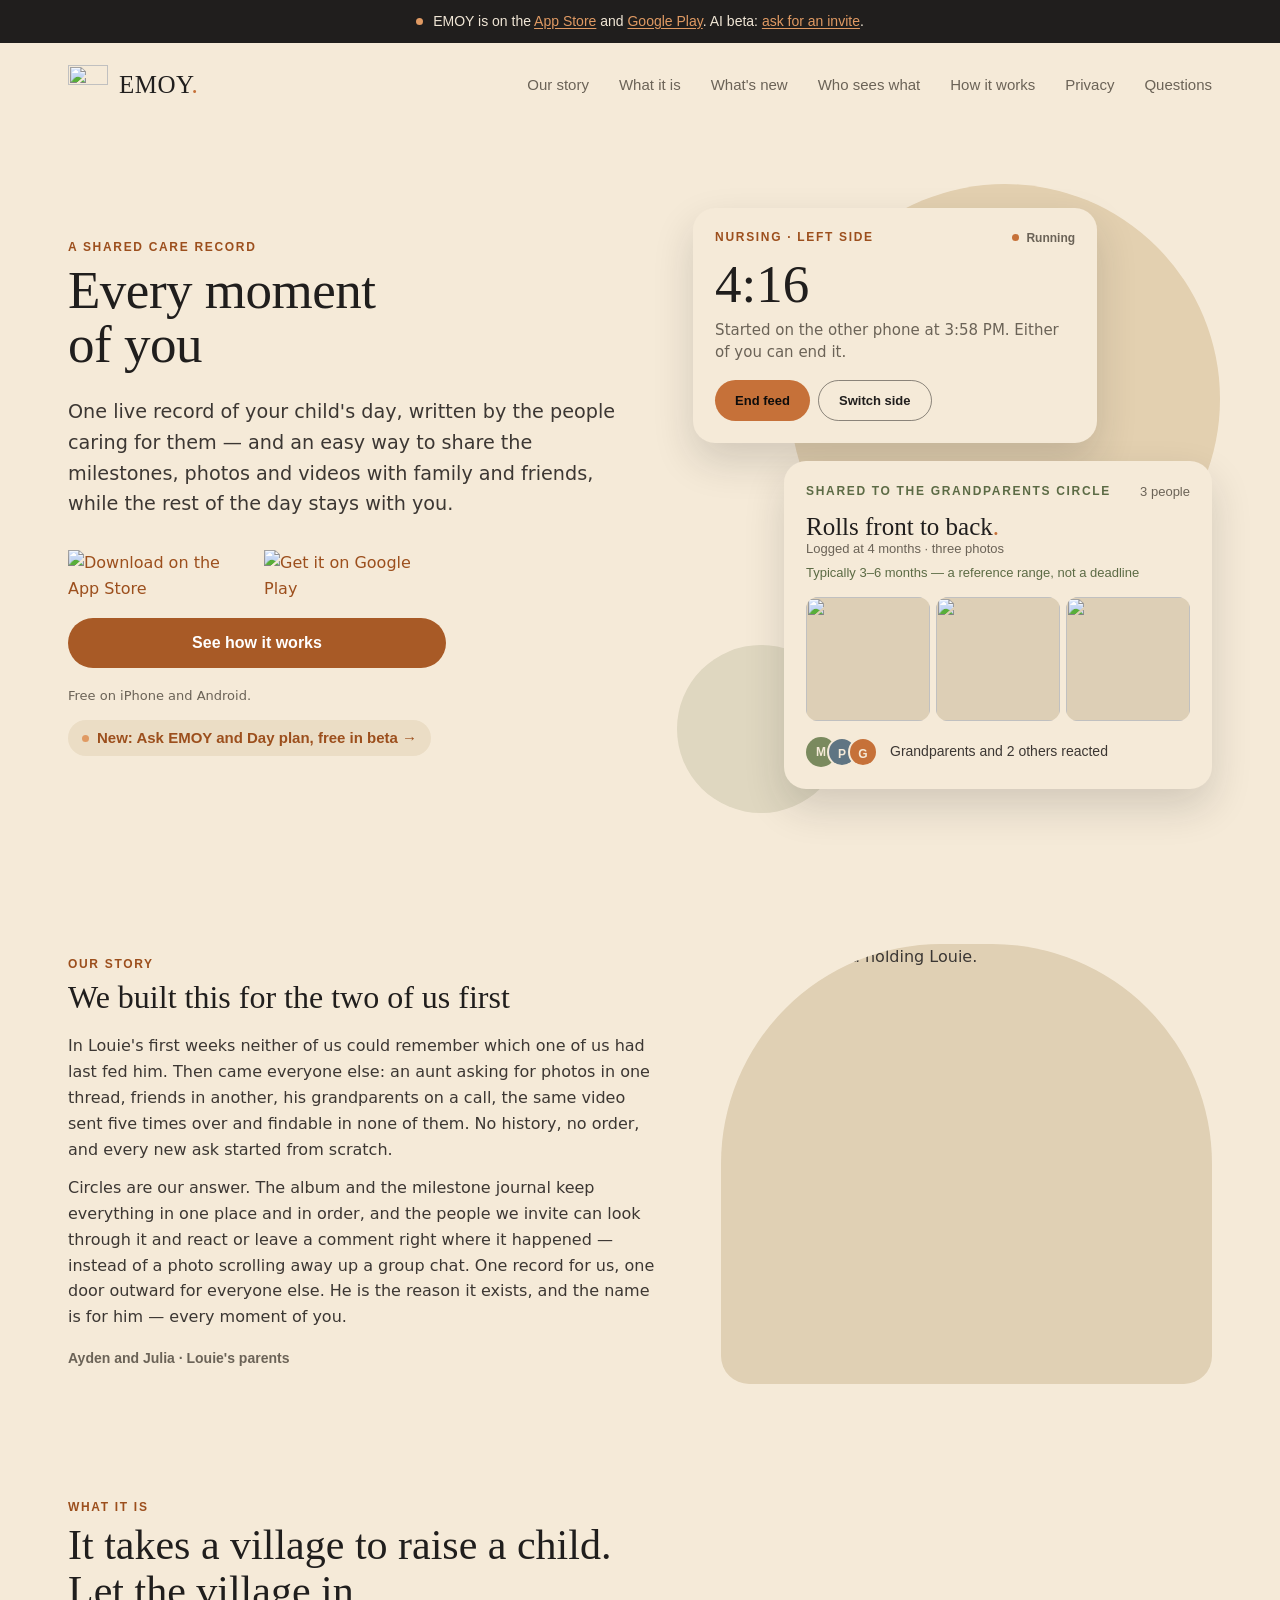
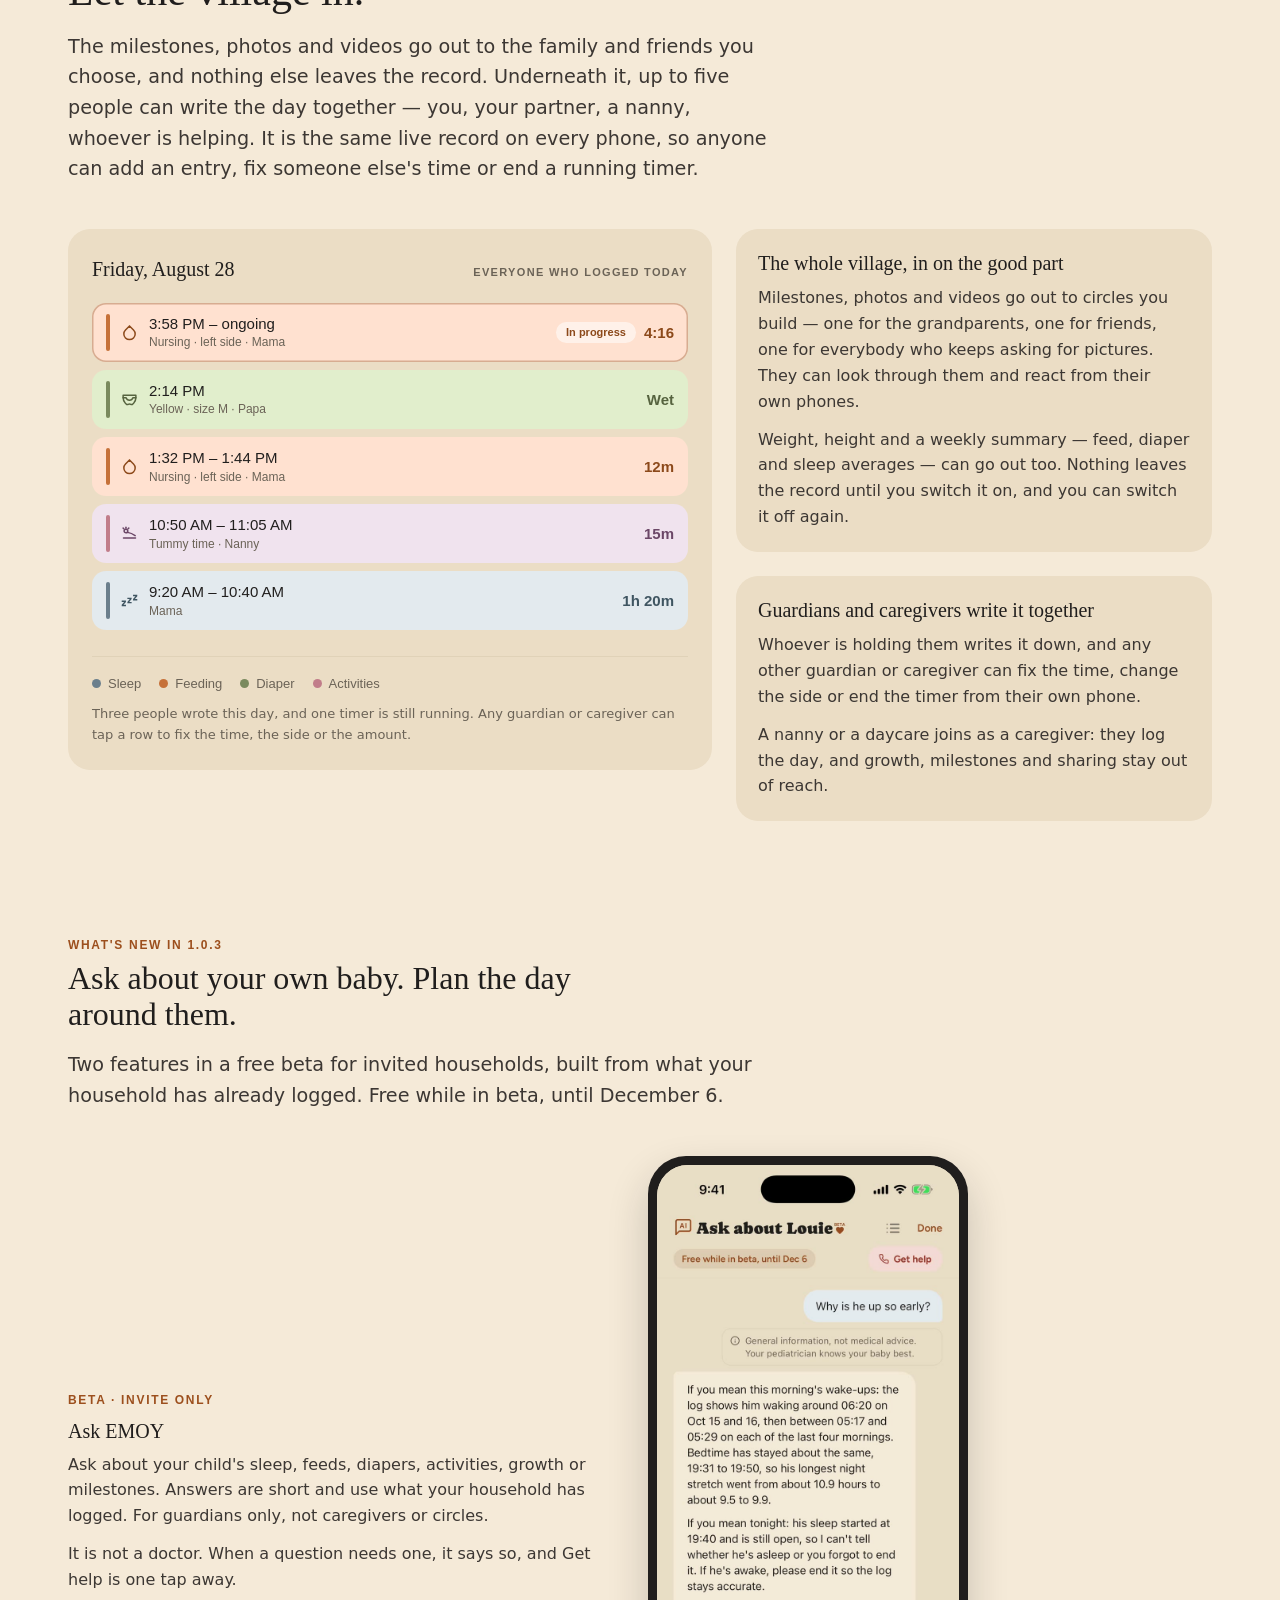
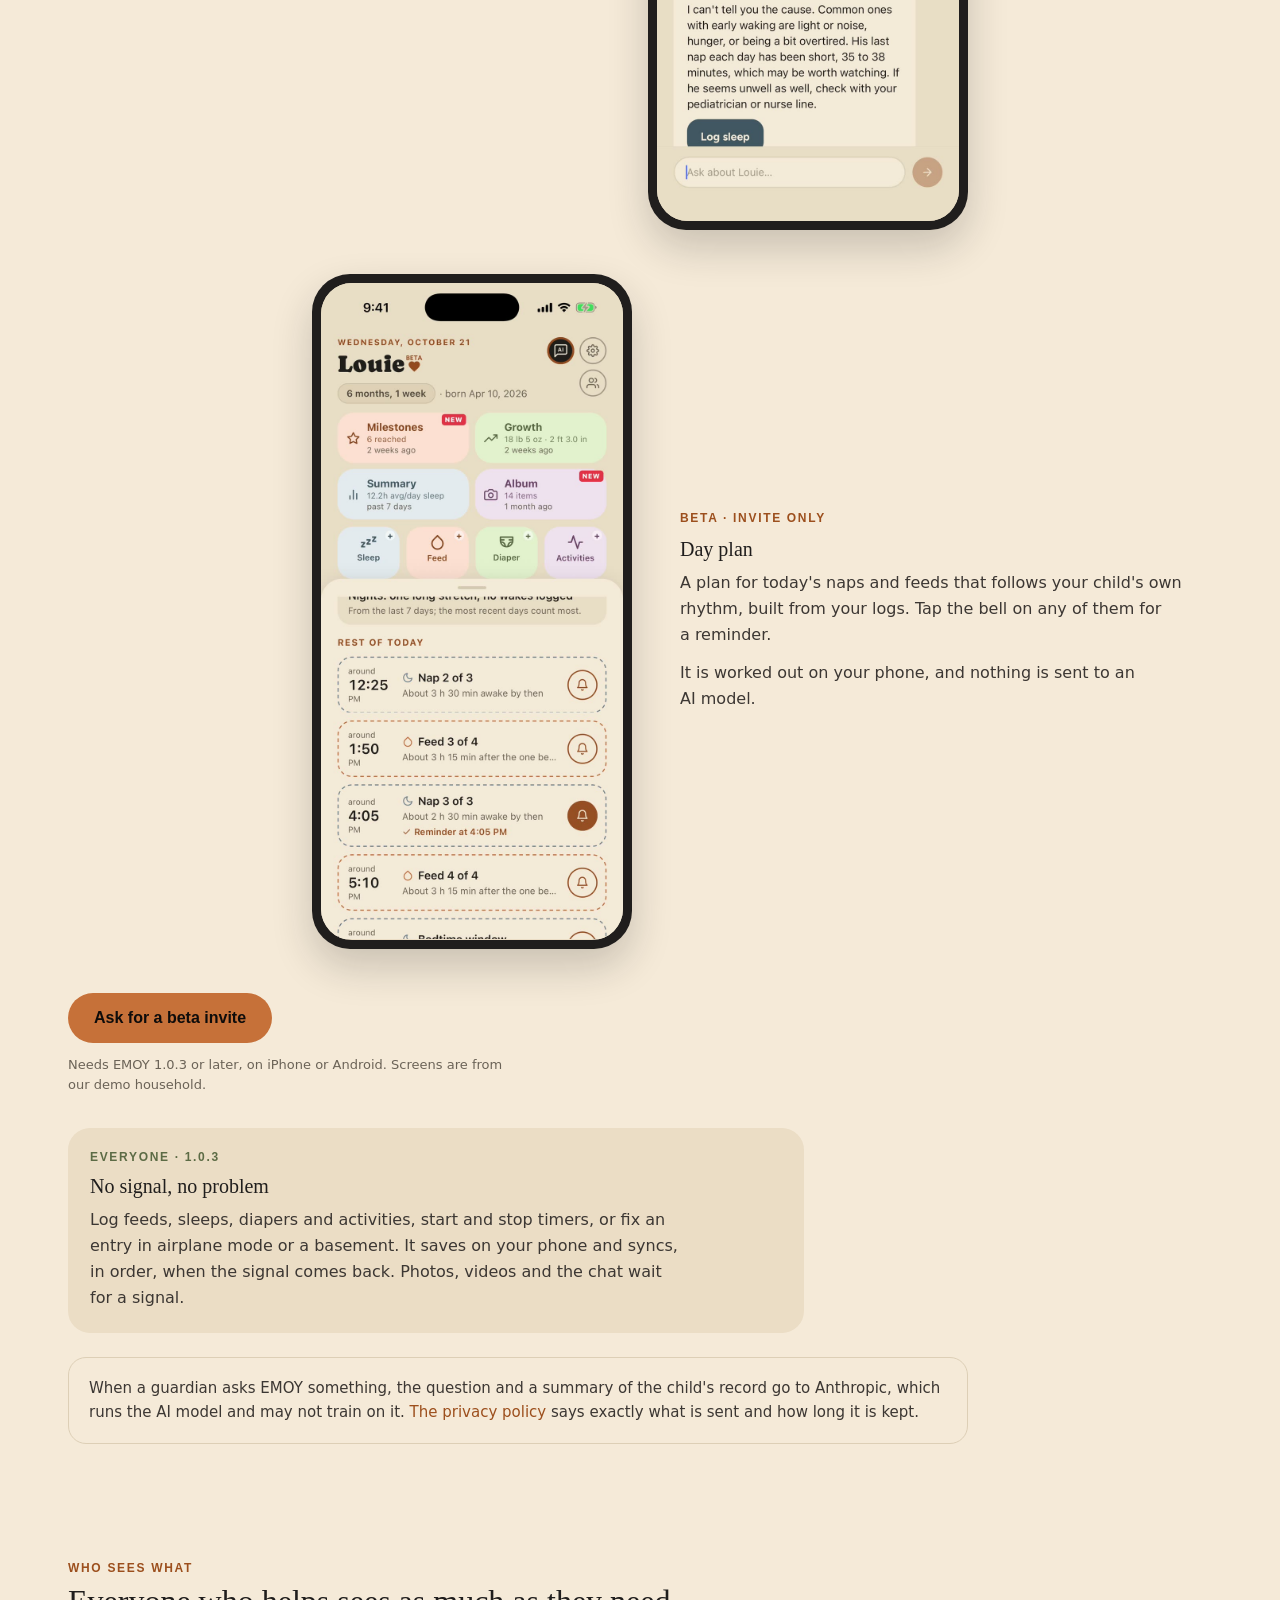
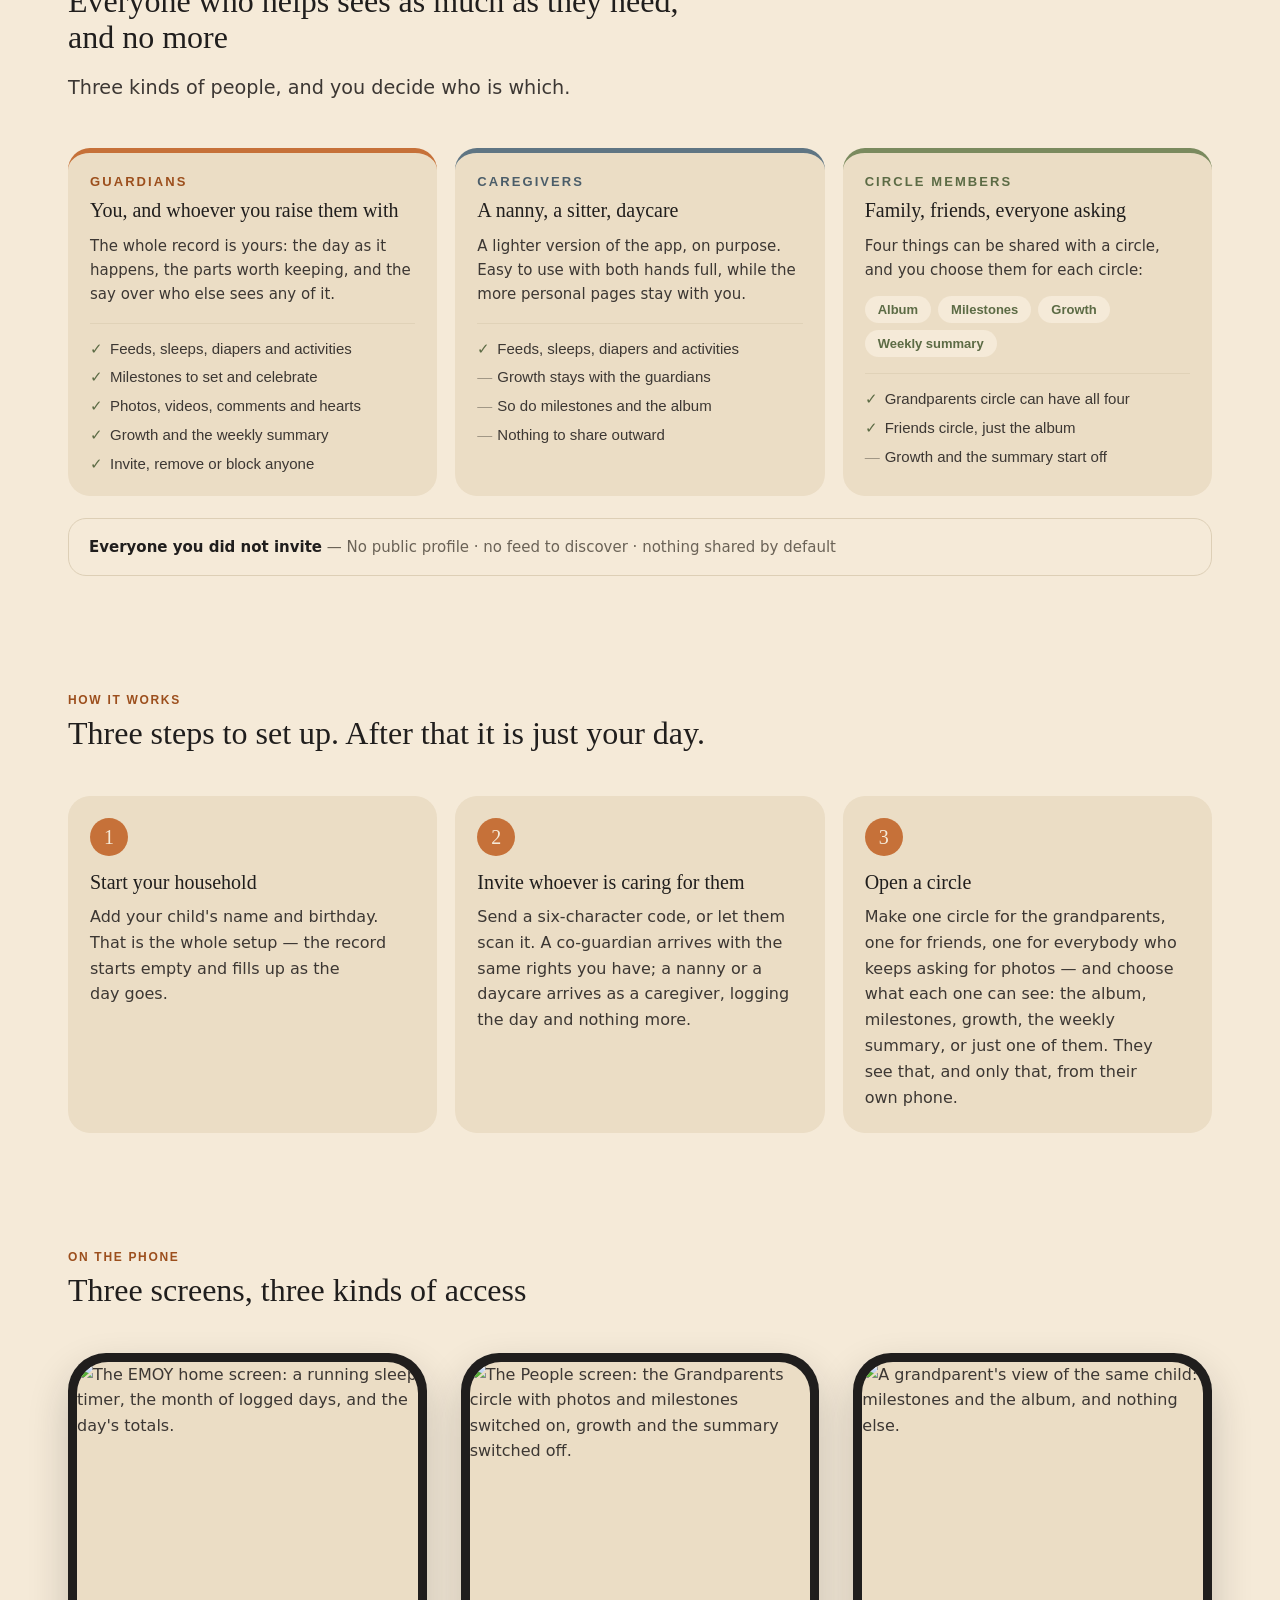
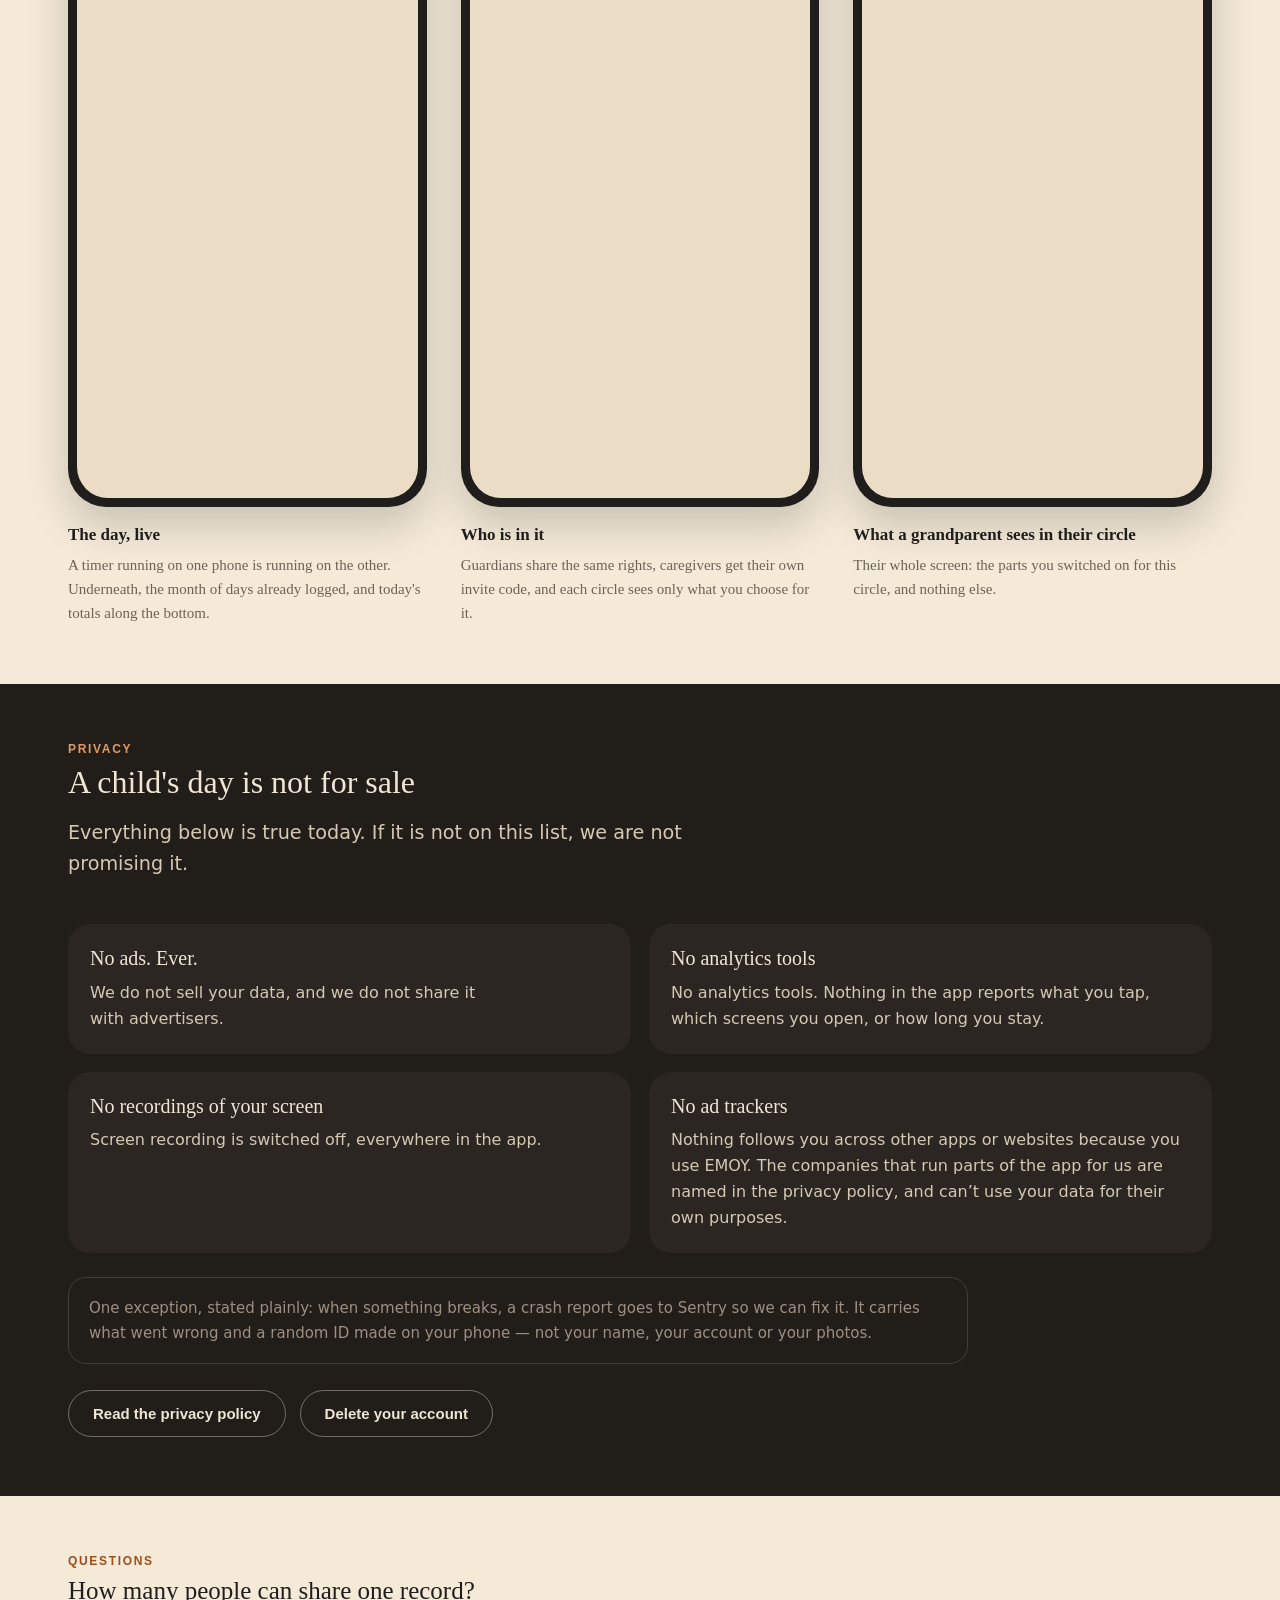
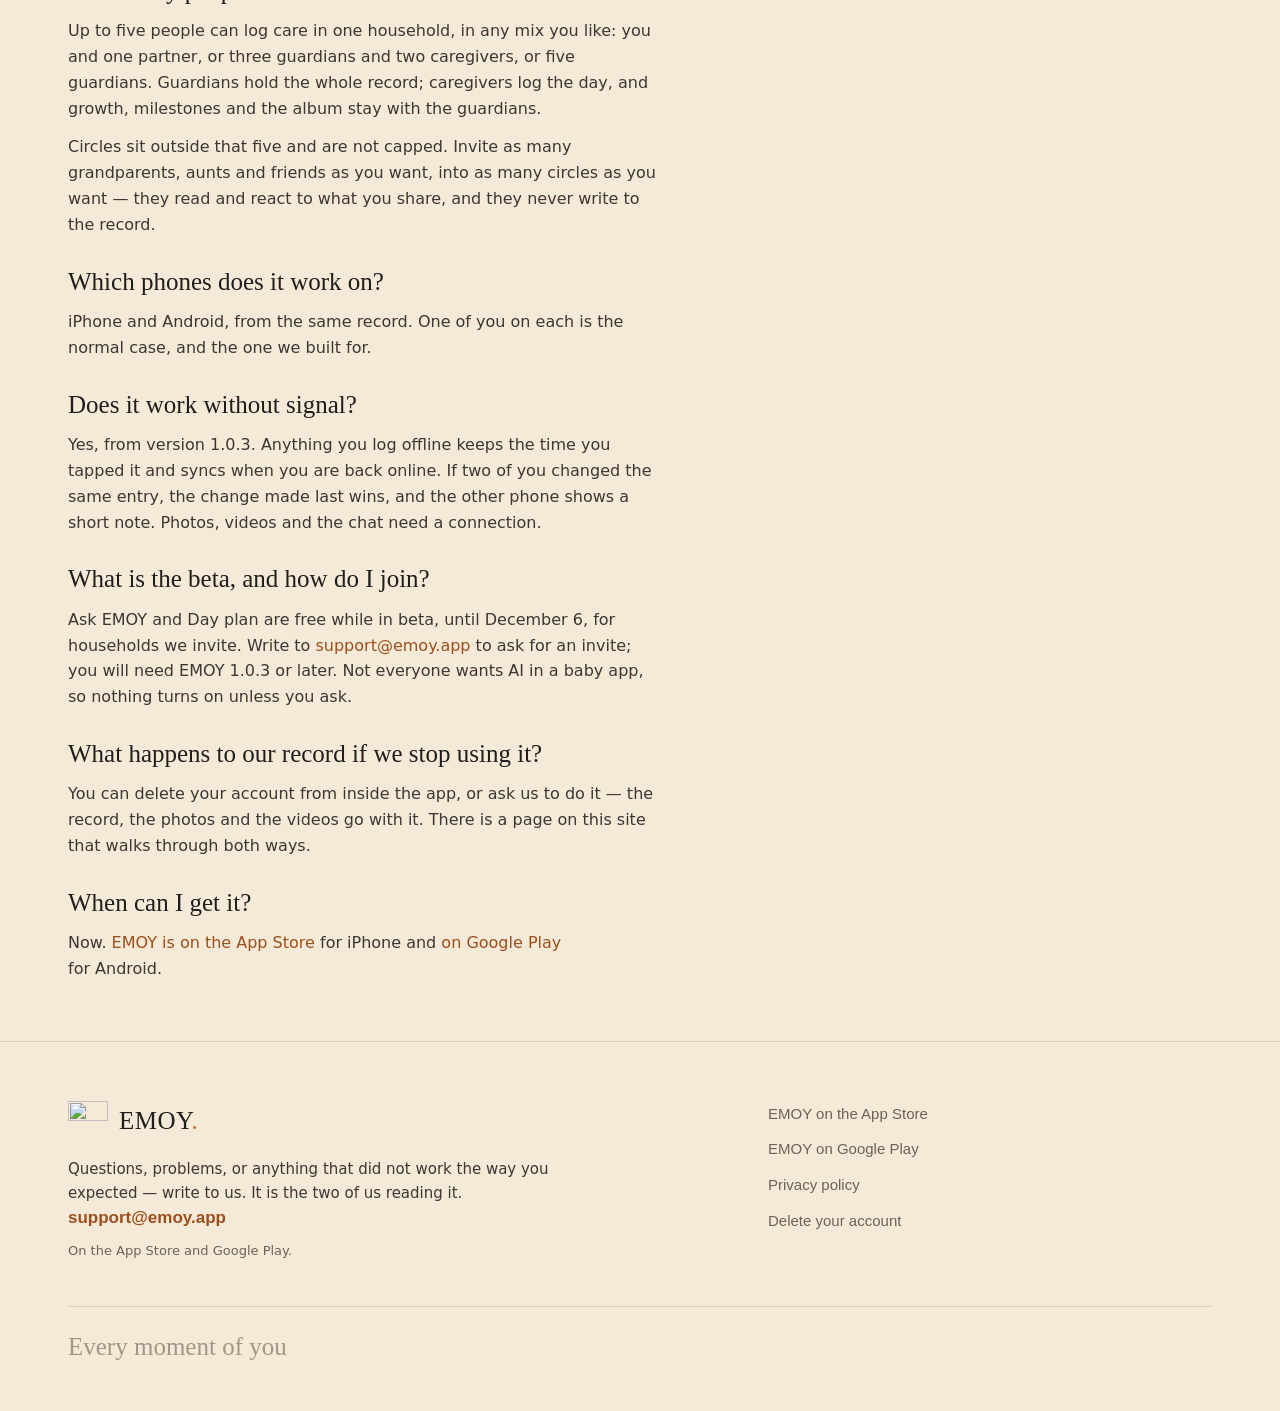
==== index.html @ 20e8880d "Publish site/ from norijoa/family-circle-app@e83fc0d Generated by the publish-site workflow. The sou" ====
<!doctype html>
<html lang="en">
<head>
<meta charset="utf-8">
<meta name="viewport" content="width=device-width, initial-scale=1">
<title>EMOY — Every moment of you</title>
<meta name="description" content="One live record of your child's day, written by the people caring for them — and an easy way to share the milestones, photos and videos with family and friends.">
<link rel="stylesheet" href="style.css">
<link rel="icon" href="icon.png">
<link rel="preload" href="fonts/figtree-latin-var.woff2" as="font" type="font/woff2" crossorigin>
<link rel="preload" href="fonts/caprasimo-latin-400.woff2" as="font" type="font/woff2" crossorigin>
</head>
<body class="lp">

<div class="beta-banner">
  <span class="beta-dot" aria-hidden="true"></span>
  <span>EMOY is on the <a href="https://apps.apple.com/app/id6805184110">App Store</a> and <a href="https://play.google.com/store/apps/details?id=com.ajltesting.familycircle">Google Play</a>. AI beta: <a href="#s-new">ask for an invite</a>.</span>
</div>

<header class="site-header">
  <a class="brand" href="#top">
    <img src="mark.png" alt="" width="40" height="40">
    <span class="wordmark">EMOY<span class="dot">.</span></span>
  </a>

  <nav class="nav" aria-label="Sections">
    <ul class="nav-desktop">
      <li><a href="#s-story">Our story</a></li>
      <li><a href="#s-what">What it is</a></li>
      <li><a href="#s-new">What's new</a></li>
      <li><a href="#s-who">Who sees what</a></li>
      <li><a href="#s-how">How it works</a></li>
      <li><a href="#s-privacy">Privacy</a></li>
      <li><a href="#s-faq">Questions</a></li>
    </ul>
    <details class="nav-mobile">
      <summary>Sections</summary>
      <ul>
        <li><a href="#s-story">Our story</a></li>
        <li><a href="#s-what">What it is</a></li>
        <li><a href="#s-new">What's new</a></li>
        <li><a href="#s-who">Who sees what</a></li>
        <li><a href="#s-how">How it works</a></li>
        <li><a href="#s-privacy">Privacy</a></li>
        <li><a href="#s-faq">Questions</a></li>
      </ul>
    </details>
    <!-- The header's "Get it on iPhone" pill was removed 2026-09-17: the hero
         below carries the official App Store badge, and two iPhone links a
         thumb-width apart made the page look like it was asking twice. -->
  </nav>
</header>

<main id="top">

<!-- ── 1. Hero ─────────────────────────────────────────────────────────── -->
<section class="hero">
  <div class="hero-copy">
    <p class="kicker">A shared care record</p>
    <h1>Every moment<br>of you</h1>
    <p class="lede">One live record of your child's day, written by the people caring for them — and an easy way to share the milestones, photos and videos with family and friends, while the rest of the day stays with you.</p>

    <div class="cta-row" id="get-app">
      <!-- The two store badges get a row of their own, so "See how it works"
           always sits on the line below them (Ayden, 2026-10-16) rather than
           reading as a third download button at the end of the row. -->
      <div class="store-row">
        <a class="store-link" href="https://apps.apple.com/app/id6805184110"><img src="badges/app-store-wide.svg" alt="Download on the App Store" width="182" height="54"></a>
        <!-- Android sits beside iPhone, not only in the sentence underneath:
             the two platforms are the same offer, so they get the same
             treatment — each store's official badge, both exactly 182×54.
             Google's is unmodified; Apple's is widened to Google's proportions
             from Apple's own paths (badges/app-store-wide.svg says how). Public
             Play listing since 2026-10-16; no referrer or UTM, because the site
             promises no analytics. -->
        <a class="store-link" href="https://play.google.com/store/apps/details?id=com.ajltesting.familycircle"><img src="badges/google-play.svg" alt="Get it on Google Play" width="182" height="54"></a>
      </div>
      <!-- FILLED, not outlined: it is the one call to action here that is not
           a store badge, and it should not read as a third download button.
           .pill-solid is the site's existing filled pill — the same one the
           header carried until it was removed — so this is a treatment the
           page already had, moved to where it now does work. -->
      <a class="pill pill-solid pill-lg" href="#s-how">See how it works</a>
    </div>
    <p class="badge-note">Free on iPhone and Android.</p>
    <a class="beta-teaser" href="#s-new"><span class="beta-dot" aria-hidden="true"></span>New: Ask EMOY and Day plan, free in beta&nbsp;&rarr;</a>
  </div>

  <div class="hero-cards">
    <span class="blob blob-lg" aria-hidden="true"></span>
    <span class="blob blob-sm" aria-hidden="true"></span>

    <div class="card card-timer">
      <div class="card-head">
        <span class="card-eyebrow">Nursing · left side</span>
        <span class="running"><span class="dot-pulse" aria-hidden="true"></span>Running</span>
      </div>
      <div class="timer" data-timer>4:12</div>
      <p class="card-body">Started on the other phone at 3:58 PM. Either of you can end it.</p>
      <div class="card-actions">
        <span class="pill pill-solid pill-sm">End feed</span>
        <span class="pill pill-outline pill-sm">Switch side</span>
      </div>
    </div>

    <div class="card card-milestone">
      <div class="card-head">
        <span class="card-eyebrow card-eyebrow-sage">Shared to the Grandparents circle</span>
        <span class="card-meta">3 people</span>
      </div>
      <p class="milestone-name">Rolls front to back<span class="dot">.</span></p>
      <p class="card-meta">Logged at 4 months · three photos</p>
      <p class="range-note">Typically 3–6 months — a reference range, not a deadline</p>
      <div class="tile-row">
        <span class="tile"><img src="photos/p05-tummy.jpg" alt="" style="object-position:35% 42%"></span>
        <span class="tile"><img src="photos/p11-yellow-hat.jpg" alt="" style="object-position:50% 30%"></span>
        <span class="tile"><img src="photos/p12-teether.jpg" alt="" style="object-position:55% 38%"></span>
      </div>
      <div class="reacted">
        <span class="avatars">
          <span class="avatar avatar-sage">M</span>
          <span class="avatar avatar-blue">P</span>
          <span class="avatar avatar-terra">G</span>
        </span>
        <span class="reacted-text">Grandparents and 2 others reacted</span>
      </div>
    </div>
  </div>
</section>

<!-- ── 2. Our story ────────────────────────────────────────────────────── -->
<section class="band story" id="s-story">
  <div class="story-grid">
    <div>
      <p class="kicker">Our story</p>
      <h2>We built this for the two of us first</h2>
      <p class="para">In Louie's first weeks neither of us could remember which one of us had last fed him. Then came everyone else: an aunt asking for photos in one thread, friends in another, his grandparents on a call, the same video sent five times over and findable in none of them. No history, no order, and every new ask started from scratch.</p>
      <p class="para">Circles are our answer. The album and the milestone journal keep everything in one place and in order, and the people we invite can look through it and react or leave a comment right where it happened — instead of a photo scrolling away up a group chat. One record for us, one door outward for everyone else. He is the reason it exists, and the name is for him — every moment of you.</p>
      <p class="signature">Ayden and Julia · Louie's parents</p>
    </div>
    <figure class="story-photo">
      <img src="photos/story-family.jpg" alt="Ayden and Julia holding Louie." style="object-position:53% 34%" loading="lazy">
    </figure>
  </div>
</section>

<!-- ── 3. What it is ───────────────────────────────────────────────────── -->
<section class="band" id="s-what">
  <p class="kicker">What it is</p>
  <h2 class="h2-village">It takes a village to raise a child.<br>Let the village in.</h2>
  <p class="lede lede-wide">The milestones, photos and videos go out to the family and friends you choose, and nothing else leaves the record. Underneath it, up to five people can write the day together — you, your partner, a nanny, whoever is helping. It is the same live record on every phone, so anyone can add an entry, fix someone else's time or end a running timer.</p>

  <div class="what-grid">
    <div class="card day-card">
      <div class="day-head">
        <span class="day-date">Friday, August 28</span>
        <span class="day-meta">Everyone who logged today</span>
      </div>

      <div class="rows">
        <div class="row row-live" style="--tile-bg:#ffe1d0;--tile-fg:#8c491a;--rail:#c67139">
          <span class="rail" aria-hidden="true"></span>
          <span class="row-icon" aria-hidden="true"><svg class="row-glyph" viewBox="0 0 24 24" aria-hidden="true" fill="none" stroke="currentColor" stroke-width="2.1" stroke-linecap="round" stroke-linejoin="round"><path d="M12 2.69l5.66 5.66a8 8 0 1 1-11.31 0z"/></svg></span>
          <span class="row-main">
            <span class="row-time">3:58 PM – ongoing</span>
            <span class="row-qual">Nursing · left side · Mama</span>
          </span>
          <span class="row-right">
            <span class="chip">In progress</span>
            <span class="row-value" data-timer>4:12</span>
          </span>
        </div>
        <div class="row" style="--tile-bg:#e1eecc;--tile-fg:#56633f;--rail:#7a8a5e">
          <span class="rail" aria-hidden="true"></span>
          <span class="row-icon" aria-hidden="true"><svg class="row-glyph" viewBox="0 0 24 24" aria-hidden="true" fill="none" stroke="currentColor" stroke-width="2.1" stroke-linecap="round" stroke-linejoin="round"><path d="M3 6h18v3.5a11 11 0 0 1-3.2 7.8L16 19h-2.1a4 4 0 0 0-3.8 0H8l-1.8-1.7A11 11 0 0 1 3 9.5V6z"/><path d="M3 9.5h4.2a5 5 0 0 0 4.8 3.4 5 5 0 0 0 4.8-3.4H21"/></svg></span>
          <span class="row-main">
            <span class="row-time">2:14 PM</span>
            <span class="row-qual">Yellow · size M · Papa</span>
          </span>
          <span class="row-right"><span class="row-value">Wet</span></span>
        </div>
        <div class="row" style="--tile-bg:#ffe1d0;--tile-fg:#8c491a;--rail:#c67139">
          <span class="rail" aria-hidden="true"></span>
          <span class="row-icon" aria-hidden="true"><svg class="row-glyph" viewBox="0 0 24 24" aria-hidden="true" fill="none" stroke="currentColor" stroke-width="2.1" stroke-linecap="round" stroke-linejoin="round"><path d="M12 2.69l5.66 5.66a8 8 0 1 1-11.31 0z"/></svg></span>
          <span class="row-main">
            <span class="row-time">1:32 PM – 1:44 PM</span>
            <span class="row-qual">Nursing · left side · Mama</span>
          </span>
          <span class="row-right"><span class="row-value">12m</span></span>
        </div>
        <div class="row" style="--tile-bg:#f0e3ee;--tile-fg:#6b4767;--rail:#c17d8a">
          <span class="rail" aria-hidden="true"></span>
          <span class="row-icon" aria-hidden="true"><svg class="row-glyph" viewBox="0 0 24 24" aria-hidden="true" fill="none" stroke="currentColor" stroke-width="2.1" stroke-linecap="round" stroke-linejoin="round"><circle cx="7" cy="8.5" r="2.6"/><path d="M9.4 10.4c3.6.6 7.2 2.2 10.6 4.6"/><path d="M3.5 18.5h17"/><path d="M7 4.6V3"/><path d="M4 5.4 3 4.4"/><path d="M10 5.4l1-1"/></svg></span>
          <span class="row-main">
            <span class="row-time">10:50 AM – 11:05 AM</span>
            <span class="row-qual">Tummy time · Nanny</span>
          </span>
          <span class="row-right"><span class="row-value">15m</span></span>
        </div>
        <div class="row" style="--tile-bg:#e3eaee;--tile-fg:#3f5561;--rail:#6b7f8c">
          <span class="rail" aria-hidden="true"></span>
          <span class="row-icon" aria-hidden="true"><svg class="row-glyph" viewBox="0 0 24 24" aria-hidden="true" fill="currentColor"><path d="M23 12h-6v-2l3.39-4H17V4h6v2l-3.38 4H23v2M15 16H9v-2l3.39-4H9V8h6v2l-3.38 4H15v2M7 20H1v-2l3.39-4H1v-2h6v2l-3.38 4H7v2"/></svg></span>
          <span class="row-main">
            <span class="row-time">9:20 AM – 10:40 AM</span>
            <span class="row-qual">Mama</span>
          </span>
          <span class="row-right"><span class="row-value">1h 20m</span></span>
        </div>
      </div>

      <ul class="legend">
        <li><span class="swatch" style="background:#6b7f8c"></span>Sleep</li>
        <li><span class="swatch" style="background:#c67139"></span>Feeding</li>
        <li><span class="swatch" style="background:#7a8a5e"></span>Diaper</li>
        <li><span class="swatch" style="background:#c17d8a"></span>Activities</li>
      </ul>

      <p class="day-close">Three people wrote this day, and one timer is still running. Any guardian or caregiver can tap a row to fix the time, the side or the amount.</p>
    </div>

    <div class="what-side">
      <div class="card">
        <h3>The whole village, in on the good part</h3>
        <p class="para">Milestones, photos and videos go out to circles you build — one for the grandparents, one for friends, one for everybody who keeps asking for pictures. They can look through them and react from their own phones.</p>
        <p class="para">Weight, height and a weekly summary — feed, diaper and sleep averages — can go out too. Nothing leaves the record until you switch it on, and you can switch it off again.</p>
      </div>
      <div class="card">
        <h3>Guardians and caregivers write it together</h3>
        <p class="para">Whoever is holding them writes it down, and any other guardian or caregiver can fix the time, change the side or end the timer from their own phone.</p>
        <p class="para">A nanny or a daycare joins as a caregiver: they log the day, and growth, milestones and sharing stay out of reach.</p>
      </div>
    </div>
  </div>
</section>

<!-- ── 3b. What's new in 1.0.3 ─────────────────────────────────────────── -->
<!-- Added 2026-10-20 for 1.0.3. Every line is checked against the app and the
     privacy policy: the chat wording is the beta welcome card's
     (BetaWelcomeModal.tsx), Day plan's "nothing is sent to an AI model" and the
     Anthropic sentence are the policy's own, offline is the 2026-10-08 offline
     spec's D1-D3. The beta is invite-only (Ayden, 2026-10-19: not everyone wants
     AI, and it keeps costs down), so the CTA is a mail, never a store link.
     The end date is Ayden's ruling of 2026-10-19 ("until December 6"). When the
     beta ends or changes, this section changes the same day. -->
<section class="band" id="s-new">
  <p class="kicker">What's new in 1.0.3</p>
  <h2>Ask about your own baby. Plan the day around them.</h2>
  <p class="lede lede-wide">Two features in a free beta for invited households, built from what your household has already logged. Free while in beta, until December 6.</p>

  <!-- Each beta feature is a row: a muted, looping screen recording in the
       site's phone frame, beside two lines of copy. Video, not GIF: ~300 KB
       instead of several MB, sharp text, self-hosted so the privacy claims
       stay literally true. preload="none" + poster keeps the page light;
       reduced-motion visitors get the poster only (script at the end).
       The media in site/media/ was captured 2026-10-20 from the EMOY Demo
       household only (docs/release.md), never a real one. -->
  <div class="beta-row">
    <div class="beta-copy">
      <p class="card-eyebrow">Beta · invite only</p>
      <h3>Ask EMOY</h3>
      <p class="para">Ask about your child's sleep, feeds, diapers, activities, growth or milestones. Answers are short and use what your household has logged. For guardians only, not caregivers or circles.</p>
      <p class="para">It is not a doctor. When a question needs one, it says so, and Get help is one tap away.</p>
    </div>
    <figure class="beta-phone">
      <div class="phone-bezel"><div class="phone-screen">
        <video class="phone-shot beta-loop" src="media/beta-chat.mp4" poster="media/beta-chat.jpg" width="760" height="1652" muted loop playsinline preload="none" aria-label="Asking EMOY why the baby is up so early, and the answer it gives from the household's log."></video>
      </div></div>
    </figure>
  </div>

  <div class="beta-row beta-row-flip">
    <div class="beta-copy">
      <p class="card-eyebrow">Beta · invite only</p>
      <h3>Day plan</h3>
      <p class="para">A plan for today's naps and feeds that follows your child's own rhythm, built from your logs. Tap the bell on any of them for a reminder.</p>
      <p class="para">It is worked out on your phone, and nothing is sent to an AI model.</p>
    </div>
    <figure class="beta-phone">
      <div class="phone-bezel"><div class="phone-screen">
        <video class="phone-shot beta-loop" src="media/beta-dayplan.mp4" poster="media/beta-dayplan.jpg" width="760" height="1652" muted loop playsinline preload="none" aria-label="Day plan: the rest of today's naps and feeds, with a reminder set on the afternoon nap."></video>
      </div></div>
    </figure>
  </div>

  <div class="beta-cta">
    <a class="pill pill-solid pill-lg" href="mailto:support@emoy.app?subject=EMOY%20beta%20invite&amp;body=Hi%2C%20we%27d%20like%20to%20try%20the%20EMOY%20beta.%0A%0APhone%20(iPhone%20or%20Android)%3A%20%0AEMOY%20version%20(Settings%2C%20bottom)%3A%20">Ask for a beta invite</a>
    <p class="badge-note">Needs EMOY 1.0.3 or later, on iPhone or Android. Screens are from our demo household.</p>
  </div>

  <div class="card new-offline">
    <p class="card-eyebrow card-eyebrow-sage">Everyone · 1.0.3</p>
    <h3>No signal, no problem</h3>
    <p class="para">Log feeds, sleeps, diapers and activities, start and stop timers, or fix an entry in airplane mode or a basement. It saves on your phone and syncs, in order, when the signal comes back. Photos, videos and the chat wait for a signal.</p>
  </div>

  <p class="new-note">When a guardian asks EMOY something, the question and a summary of the child's record go to Anthropic, which runs the AI model and may not train on it. <a href="/privacy">The privacy policy</a> says exactly what is sent and how long it is kept.</p>
</section>

<!-- ── 4. Who sees what ────────────────────────────────────────────────── -->
<section class="band" id="s-who">
  <p class="kicker">Who sees what</p>
  <h2>Everyone who helps sees as much as they need, and no more</h2>
  <p class="lede lede-wide">Three kinds of people, and you decide who is which.</p>

  <div class="roles">
    <div class="card role" style="--role:#c67139;--role-kicker:#9c4f1d">
      <p class="role-kicker">Guardians</p>
      <p class="role-line">You, and whoever you raise them with</p>
      <p class="para">The whole record is yours: the day as it happens, the parts worth keeping, and the say over who else sees any of it.</p>
      <ul class="role-list">
        <li class="yes">Feeds, sleeps, diapers and activities</li>
        <li class="yes">Milestones to set and celebrate</li>
        <li class="yes">Photos, videos, comments and hearts</li>
        <li class="yes">Growth and the weekly summary</li>
        <li class="yes">Invite, remove or block anyone</li>
      </ul>
    </div>

    <div class="card role" style="--role:#5f7583;--role-kicker:#4b5d69">
      <p class="role-kicker">Caregivers</p>
      <p class="role-line">A nanny, a sitter, daycare</p>
      <p class="para">A lighter version of the app, on purpose. Easy to use with both hands full, while the more personal pages stay with you.</p>
      <ul class="role-list">
        <li class="yes">Feeds, sleeps, diapers and activities</li>
        <li class="no">Growth stays with the guardians</li>
        <li class="no">So do milestones and the album</li>
        <li class="no">Nothing to share outward</li>
      </ul>
    </div>

    <div class="card role" style="--role:#7a8a5e;--role-kicker:#5c6b45">
      <p class="role-kicker">Circle members</p>
      <p class="role-line">Family, friends, everyone asking</p>
      <p class="para">Four things can be shared with a circle, and you choose them for each circle:</p>
      <ul class="share-chips">
        <li>Album</li><li>Milestones</li><li>Growth</li><li>Weekly summary</li>
      </ul>
      <ul class="role-list">
        <li class="yes">Grandparents circle can have all four</li>
        <li class="yes">Friends circle, just the album</li>
        <li class="no">Growth and the summary start off</li>
      </ul>
    </div>
  </div>

  <p class="outsiders"><strong>Everyone you did not invite</strong> — No public profile · no feed to discover · nothing shared by default</p>
</section>

<!-- ── 5. On the phone ─────────────────────────────────────────────────── -->
<section class="band" id="s-how">
  <p class="kicker">How it works</p>
  <h2>Three steps to set up. After that it is just your day.</h2>
  <ol class="steps">
    <li class="card step">
      <span class="step-num">1</span>
      <h3>Start your household</h3>
      <p class="para">Add your child's name and birthday. That is the whole setup — the record starts empty and fills up as the day goes.</p>
    </li>
    <li class="card step">
      <span class="step-num">2</span>
      <h3>Invite whoever is caring for them</h3>
      <p class="para">Send a six-character code, or let them scan it. A co-guardian arrives with the same rights you have; a nanny or a daycare arrives as a caregiver, logging the day and nothing more.</p>
    </li>
    <li class="card step">
      <span class="step-num">3</span>
      <h3>Open a circle</h3>
      <p class="para">Make one circle for the grandparents, one for friends, one for everybody who keeps asking for photos — and choose what each one can see: the album, milestones, growth, the weekly summary, or just one of them. They see that, and only that, from their own phone.</p>
    </li>
  </ol>
</section>

<!-- ── 6. How it works ─────────────────────────────────────────────────── -->
<section class="band" id="s-phone">
  <p class="kicker">On the phone</p>
  <h2>Three screens, three kinds of access</h2>
  <div class="phones">
            <div class="phone">
              <div class="phone-bezel">
                <div class="phone-screen">
                  <img class="phone-shot" src="shots/shot-day.jpg" width="760" height="1644" alt="The EMOY home screen: a running sleep timer, the month of logged days, and the day's totals." loading="lazy" decoding="async">
                </div>
              </div>
              <div class="phone-cap">
              <p style="margin:16px 0 0;font:600 17px/1.4 'Figtree';color:#201e1d">The day, live</p>
              <p style="margin:6px 0 0;font:400 15px/1.6 'Figtree';color:#6b6357">A timer running on one phone is running on the other. Underneath, the month of days already logged, and today's totals along the bottom.</p>
              </div>
            </div>

            <div class="phone">
              <div class="phone-bezel">
                <div class="phone-screen">
                  <img class="phone-shot" src="shots/shot-people.jpg" width="760" height="1644" alt="The People screen: the Grandparents circle with photos and milestones switched on, growth and the summary switched off." loading="lazy" decoding="async">
                </div>
              </div>
              <div class="phone-cap">
              <p style="margin:16px 0 0;font:600 17px/1.4 'Figtree';color:#201e1d">Who is in it</p>
              <p style="margin:6px 0 0;font:400 15px/1.6 'Figtree';color:#6b6357">Guardians share the same rights, caregivers get their own invite code, and each circle sees only what you choose for it.</p>
              </div>
            </div>

            <div class="phone">
              <div class="phone-bezel">
                <div class="phone-screen">
                  <img class="phone-shot" src="shots/shot-circle.jpg" width="760" height="1644" alt="A grandparent's view of the same child: milestones and the album, and nothing else." loading="lazy" decoding="async">
                </div>
              </div>
              <div class="phone-cap">
              <p style="margin:16px 0 0;font:600 17px/1.4 'Figtree';color:#201e1d">What a grandparent sees in their circle</p>
              <p style="margin:6px 0 0;font:400 15px/1.6 'Figtree';color:#6b6357">Their whole screen: the parts you switched on for this circle, and nothing else.</p>
              </div>
            </div>
</section>

<!-- ── 7. Privacy ──────────────────────────────────────────────────────── -->
<section class="band ink" id="s-privacy">
  <p class="kicker">Privacy</p>
  <h2>A child's day is not for sale</h2>
  <p class="lede lede-wide">Everything below is true today. If it is not on this list, we are not promising it.</p>

  <div class="privacy-grid">
    <div class="card">
      <h3>No ads. Ever.</h3>
      <p class="para">We do not sell your data, and we do not share it with advertisers.</p>
    </div>
    <div class="card">
      <h3>No analytics tools</h3>
      <p class="para">No analytics tools. Nothing in the app reports what you tap, which screens you open, or how long you stay.</p>
    </div>
    <div class="card">
      <h3>No recordings of your screen</h3>
      <p class="para">Screen recording is switched off, everywhere in the app.</p>
    </div>
    <div class="card">
      <h3>No ad trackers</h3>
      <p class="para">Nothing follows you across other apps or websites because you use EMOY. The companies that run parts of the app for us are named in the privacy policy, and can&rsquo;t use your data for their own purposes.</p>
    </div>
  </div>

  <p class="exception">One exception, stated plainly: when something breaks, a crash report goes to Sentry so we can fix it. It carries what went wrong and a random ID made on your phone — not your name, your account or your photos.</p>

  <div class="cta-row">
    <a class="pill pill-outline-ink" href="/privacy">Read the privacy policy</a>
    <a class="pill pill-outline-ink" href="/delete-account">Delete your account</a>
  </div>
</section>

<!-- ── 8. Questions ────────────────────────────────────────────────────── -->
<section class="band" id="s-faq">
  <p class="kicker">Questions</p>
  <div class="faq">
    <div class="faq-item">
      <h3>How many people can share one record?</h3>
      <p class="para">Up to five people can log care in one household, in any mix you like: you and one partner, or three guardians and two caregivers, or five guardians. Guardians hold the whole record; caregivers log the day, and growth, milestones and the album stay with the guardians.</p>
      <p class="para">Circles sit outside that five and are not capped. Invite as many grandparents, aunts and friends as you want, into as many circles as you want — they read and react to what you share, and they never write to the record.</p>
    </div>
    <div class="faq-item">
      <h3>Which phones does it work on?</h3>
      <p class="para">iPhone and Android, from the same record. One of you on each is the normal case, and the one we built for.</p>
    </div>
    <div class="faq-item">
      <h3>Does it work without signal?</h3>
      <p class="para">Yes, from version 1.0.3. Anything you log offline keeps the time you tapped it and syncs when you are back online. If two of you changed the same entry, the change made last wins, and the other phone shows a short note. Photos, videos and the chat need a connection.</p>
    </div>
    <div class="faq-item">
      <h3>What is the beta, and how do I join?</h3>
      <p class="para">Ask EMOY and Day plan are free while in beta, until December 6, for households we invite. Write to <a href="mailto:support@emoy.app?subject=EMOY%20beta%20invite&amp;body=Hi%2C%20we%27d%20like%20to%20try%20the%20EMOY%20beta.%0A%0APhone%20(iPhone%20or%20Android)%3A%20%0AEMOY%20version%20(Settings%2C%20bottom)%3A%20">support@emoy.app</a> to ask for an invite; you will need EMOY 1.0.3 or later. Not everyone wants AI in a baby app, so nothing turns on unless you ask.</p>
    </div>
    <div class="faq-item">
      <h3>What happens to our record if we stop using it?</h3>
      <p class="para">You can delete your account from inside the app, or ask us to do it — the record, the photos and the videos go with it. There is a page on this site that walks through both ways.</p>
    </div>
    <div class="faq-item">
      <h3>When can I get it?</h3>
      <p class="para">Now. <a href="https://apps.apple.com/app/id6805184110">EMOY is on the App Store</a> for iPhone and <a href="https://play.google.com/store/apps/details?id=com.ajltesting.familycircle">on Google Play</a> for Android.</p>
    </div>
  </div>
</section>

</main>

<!-- ── 9. Support + legal ──────────────────────────────────────────────── -->
<footer class="site-footer">
  <div class="footer-grid">
    <div>
      <a class="brand" href="#top">
        <img src="mark.png" alt="" width="34" height="34">
        <span class="wordmark">EMOY<span class="dot">.</span></span>
      </a>
      <p class="para">Questions, problems, or anything that did not work the way you expected — write to us. It is the two of us reading it.</p>
      <p><a class="mail" href="mailto:support@emoy.app">support@emoy.app</a></p>
      <p class="footer-note">On the App Store and Google Play.</p>
    </div>
    <ul class="footer-links">
      <li><a href="https://apps.apple.com/app/id6805184110">EMOY on the App Store</a></li>
      <li><a href="https://play.google.com/store/apps/details?id=com.ajltesting.familycircle">EMOY on Google Play</a></li>
      <li><a href="/privacy">Privacy policy</a></li>
      <li><a href="/delete-account">Delete your account</a></li>
    </ul>
  </div>
  <p class="footer-tag">Every moment of you</p>
</footer>

<script>
// The two mock clocks. The page's whole claim is that the record is live, so a
// frozen timer on it is a small lie; this makes it true. Deliberately not a
// library, and deliberately inert for anyone who has asked for less motion.
(function () {
  var els = document.querySelectorAll('[data-timer]');
  if (!els.length) return;
  if (window.matchMedia && matchMedia('(prefers-reduced-motion: reduce)').matches) return;
  var START = 4 * 60 + 12;               // 4:12, matching the static markup
  var t0 = Date.now(), id = null;
  function paint() {
    var s = START + Math.floor((Date.now() - t0) / 1000);
    var txt = Math.floor(s / 60) + ':' + String(s % 60).padStart(2, '0');
    for (var i = 0; i < els.length; i++) els[i].textContent = txt;
  }
  function run() { if (!id) { paint(); id = setInterval(paint, 1000); } }
  function halt() { if (id) { clearInterval(id); id = null; } }
  // Nothing should tick in a tab nobody is looking at.
  document.addEventListener('visibilitychange', function () {
    document.hidden ? halt() : run();
  });
  run();
})();
</script>
<script>
// Beta loops: play only while on screen, never for reduced motion (poster stays).
(function () {
  var vids = document.querySelectorAll('video.beta-loop');
  if (!vids.length) return;
  if (window.matchMedia && matchMedia('(prefers-reduced-motion: reduce)').matches) return;
  if (!('IntersectionObserver' in window)) { vids.forEach(function (v) { v.preload = 'auto'; v.play().catch(function(){}); }); return; }
  var io = new IntersectionObserver(function (es) {
    es.forEach(function (e) {
      var v = e.target;
      if (e.isIntersecting) { v.preload = 'auto'; v.play().catch(function(){}); } else { v.pause(); }
    });
  }, { threshold: 0.35 });
  vids.forEach(function (v) { io.observe(v); });
})();
</script>
</body>
</html>
---- style.css ----
/* EMOY legal pages. Same Organic palette as the app (src/lib/theme.ts) so the
   privacy policy does not look like it belongs to a different product than the
   app that links to it. Values copied from the theme's light and dark sets. */
:root {
  --bg: #ebddc5;
  --card: #f5ead8;
  --text: #201e1d;
  --muted: #6b6357;
  --faint: #a19786;
  --kicker: #9c4f1d;
  --accent: #c67139;
  --hairline: #e0d2b8;

  /* Organic's space scale, which src/lib/theme.ts already carries value for
     value: 4.4 x {1,2,3,4,6,8}. The site had adopted Organic's COLOURS and
     nothing else, so every gap on the page was chosen per section. Named by
     the multiplier so the series is legible and so --space-10 reads as a
     member of it rather than another one-off: the two card grids need a step
     above 35.2, and 44 is the scale continued by its own ratio. */
  --space-1: 4.4px;
  --space-2: 8.8px;
  --space-3: 13.2px;
  --space-4: 17.6px;
  --space-6: 26.4px;
  --space-8: 35.2px;
  --space-10: 44px;

  /* Organic's type scale — the same system src/lib/theme.ts and the app
     already use: 13 · 16 · 20 · 25 · 32 · 42, a ~1.27 modular ratio, with
     Organic's 15px body alongside it. The site had adopted Organic's COLOURS
     and its space scale and nothing else, so all 15 of its font-size clamps
     were chosen per section and no two shared a ratio.

     --type-7 (53) is the scale continued by its own ratio, for the hero only.
     The step above it (~68) is deliberately absent: h1 was already tried at
     70px and cut back on 2026-09-09 for shouting, and 62 -> 53 continues that
     decision rather than reopening it. */
  --type-1: 13px;
  --type-2: 16px;
  --type-3: 20px;
  --type-4: 25px;
  --type-5: 32px;
  --type-6: 42px;
  --type-7: 53px;
  --type-body: 15px;

  /* Fluid roles. Every clamp interpolates between two ADJACENT scale steps,
     so both ends land on the scale; the vw term now only decides where
     between them a given width falls, and can no longer invent a size. */
  --t-hero: clamp(var(--type-6), 7.6vw, var(--type-7));
  --t-display: clamp(var(--type-5), 4.8vw, var(--type-6));
  --t-h2: clamp(var(--type-4), 4.2vw, var(--type-5));
  --t-h3: clamp(var(--type-3), 3vw, var(--type-4));
  --t-h4: clamp(var(--type-2), 1.6vw, var(--type-3));
  --t-lede: clamp(var(--type-2), 1.5vw, var(--type-3));
  --t-body: var(--type-2);
  --t-pill: clamp(var(--type-body), 1.6vw, var(--type-2));
}
@media (prefers-color-scheme: dark) {
  :root {
    --bg: #211d19;
    --card: #2b2621;
    --text: #f0e6d6;
    --muted: #c8bba7;
    --faint: #9d9082;
    --kicker: #e09a63;
    --accent: #e09a63;
    --hairline: #3a332c;
  }
}
* { box-sizing: border-box; }
body:not(.lp) {
  margin: 0;
  background: var(--bg);
  color: var(--text);
  font: 16px/1.65 -apple-system, BlinkMacSystemFont, "Segoe UI", Helvetica, Arial, sans-serif;
  -webkit-text-size-adjust: 100%;
}
body:not(.lp) header, body:not(.lp) main, body:not(.lp) footer { max-width: 720px; margin: 0 auto; padding: 0 22px; }
body:not(.lp) header { padding-top: 34px; padding-bottom: 10px; }
.brand { display: inline-flex; align-items: center; gap: 10px; text-decoration: none; }
/* The mark was a hard 34px and the wordmark a hard 19px, which is legible in a
   desktop header and nearly invisible on a phone — the width/height attributes
   in the HTML are intrinsic hints, and nothing was overriding them. Both now
   scale with the viewport, clamped so they never outgrow the header either. */
.brand img { width: clamp(32px, 8.5vw, 40px); height: auto; }
/* The legal pages go dark with the system, and the day mark is ink on
   transparent: invisible on --bg #211d19 (2026-09-30). They swap in the app's
   own night mark (assets/icon/emoy-mark-night@3x.png) with <picture>. The
   <picture> is the flex item, so it must not sit on a text baseline. */
.brand picture { display: flex; }
.wordmark {
  font-size: var(--t-h3); font-weight: 700;
  letter-spacing: .5px; color: var(--text);
}
.dot { color: var(--accent); }
body:not(.lp) main { padding-bottom: 40px; }
body:not(.lp) h1 { font-size: var(--type-5); line-height: 1.25; margin: 26px 0 6px; }
body:not(.lp) h2 { font-size: var(--type-3); margin: 36px 0 8px; }
body:not(.lp) h3 { font-size: var(--type-2); margin: 26px 0 6px; }
body:not(.lp) p { margin: 12px 0; }
body:not(.lp) ul { margin: 12px 0; padding-left: 22px; }
body:not(.lp) li { margin: 6px 0; }
body:not(.lp) a { color: var(--kicker); }
body:not(.lp) code {
  background: var(--card); border-radius: 5px; padding: 1px 5px;
  font-size: .9em; font-family: ui-monospace, SFMono-Regular, Menlo, monospace;
}
body:not(.lp) blockquote {
  margin: 18px 0; padding: 14px 18px; background: var(--card);
  border-left: 3px solid var(--accent); border-radius: 0 12px 12px 0;
  color: var(--muted);
}
/* Tables must scroll rather than force the page sideways on a phone. */
body:not(.lp) table {
  display: block; overflow-x: auto; width: 100%;
  border-collapse: collapse; margin: 18px 0; font-size: var(--type-body);
}
body:not(.lp) th, body:not(.lp) td { text-align: left; padding: 9px 14px 9px 0; border-bottom: 1px solid var(--hairline); }
body:not(.lp) th { color: var(--muted); font-size: var(--type-1); text-transform: uppercase; letter-spacing: 1px; }
body:not(.lp) footer {
  border-top: 1px solid var(--hairline); padding-top: 18px; padding-bottom: 44px;
  color: var(--faint); font-size: var(--type-1);
  display: flex; flex-wrap: wrap; gap: 18px;
}
body:not(.lp) footer a { color: var(--muted); text-decoration: none; }
body:not(.lp) footer a:hover { color: var(--kicker); }

/* ═══════════════════════════════════════════════════════════════════════════
   LANDING PAGE (body.lp) — site/index.html

   Everything above is the two generated legal pages and is scoped to
   body:not(.lp). The split matters for one specific reason: the legal pages
   have a prefers-color-scheme dark mode and this page deliberately does not
   (the night variant was explored and cancelled). Sharing one unscoped
   `body { background: var(--bg) }` would have handed a dark-mode visitor an
   ink background under light-mode tokens.

   Values are the app's shipped ones from src/lib/theme.ts. The site matches
   the app, not the other way round.
   ═══════════════════════════════════════════════════════════════════════════ */

/* Self-hosted, latin subset only. The page's privacy section says there are no
   third-party trackers on it; loading the stylesheet from Google left one
   external request on exactly that page. No cookies were involved, but the
   request still left the visitor's browser, and the honest fix costs 40 KB.

   Figtree is a VARIABLE font — one file covers 400-800, which is why there are
   two files here and not six. */
@font-face {
  font-family: "Caprasimo"; font-style: normal; font-weight: 400; font-display: swap;
  src: url("fonts/caprasimo-latin-400.woff2") format("woff2");
}
@font-face {
  font-family: "Figtree"; font-style: normal; font-weight: 400 800; font-display: swap;
  src: url("fonts/figtree-latin-var.woff2") format("woff2");
}

body.lp {
  /* Light ground */
  --ground: #f5ead8;
  --surface: #ebddc5;
  --surface-2: #e0d0b4;
  --ink: #201e1d;
  --body: #3c3733;
  --muted: #6b6357;
  --faint: #a19786;
  --rule: #ddcfb6;
  --rule-on-surface: #e0d2b8;
  --accent: #c67139;
  --accent-deep: #9c4f1d;
  --sage: #7a8a5e;
  --sage-deep: #5c6b45;

  /* Ink ground — the privacy section only */
  --ink-ground: #211d19;
  --ink-surface: #2b2621;
  --ink-cream: #f0e6d6;
  --ink-secondary: #d5c9b5;
  --ink-muted: #9d9082;
  --ink-accent: #e09a63;

  /* One horizontal padding value, shared by the sections and by the phone
     rail's negative margin — they have to agree or the rail will not bleed
     cleanly to the page edge. */
  --pad-x: clamp(20px, 5vw, 48px);
  --pad-y: clamp(44px, 4.6vw, 66px);
  --measure: 1144px;
  /* Prose gets its own width, in CHARACTERS rather than pixels. --measure is
     the GRID's width and is right for a three-card row; running a paragraph
     to the same edge gave ~100-character lines, which is roughly a third
     wider than anyone reads comfortably. */
  --measure-prose: 58ch;

  margin: 0;
  background: var(--ground);
  color: var(--body);
  font: 400 16px/1.6 "Figtree", system-ui, -apple-system, sans-serif;
  -webkit-text-size-adjust: 100%;
}

.lp *, .lp *::before, .lp *::after { box-sizing: border-box; }
.lp h1, .lp h2, .lp h3 {
  font-family: "Caprasimo", Georgia, serif;
  font-weight: 400;               /* Caprasimo ships one weight; never bold it */
  color: var(--ink);
}
/* THE RESETS WEIGH NOTHING. `.lp p` and `.lp ul, .lp ol` were (0,1,1), so
   every single-class rule that gave a p, ul or ol a margin lost to them,
   whatever the source order — fifteen declared margins had never rendered
   (every kicker's gap, the role lists, the signature, the exception box...),
   and `.band > *` lost its centring on text but not on grids, which put the
   page on three left edges. :where() drops the resets to (0,0,1), so any
   class rule now beats them as written. `.lp a` is left as it was: every
   rule that fought it has already been qualified, and none is dead. */
:where(.lp) :where(h1, h2, h3, p, ul, ol) { margin: 0; }
:where(.lp) :where(ul, ol) { padding: 0; list-style: none; }
/* SPACE AFTER A HEADING TRACKS THE HEADING, at about 0.43 of its own size —
   the ratio h1 already used (26 under 62px) and the only one on this page that
   looks deliberate. It was inverted before: h1 got 26, h3 got 8-12, and h2 got
   NOTHING in five places, so the largest type had the least air. And every
   value was a fixed px sitting under fluid type, so a 38px h1 on mobile got
   the same 26 as a 62px one. Both ends of each clamp are scale steps, so the
   space is fluid the way the type is. */
.lp h1 { font-size: var(--t-hero); line-height: 1.02; letter-spacing: -.5px;
         margin-bottom: clamp(var(--space-4), 2.1vw, var(--space-6)); }
.lp h2 { font-size: var(--t-h2); line-height: 1.12; text-wrap: pretty; max-width: 20em;
         margin-bottom: clamp(var(--space-3), 1.4vw, var(--space-4)); }
.lp h2.h2-village { font-size: var(--t-display); line-height: 1.08; max-width: 18em; }
.lp h3 { font-size: var(--t-h4); line-height: 1.25; margin-bottom: var(--space-2); }
.lp a { color: var(--accent-deep); text-decoration: none; }
.lp a:hover { color: var(--accent); }
.lp img { max-width: 100%; }

html { scroll-behavior: smooth; }

.kicker {
  font: 600 12px/1 "Figtree", sans-serif; letter-spacing: .14em;
  text-transform: uppercase; color: var(--accent-deep); margin-bottom: 10px;
}
/* Body rises, headings come down: the ratio was ~2.9:1, which is why the
   headings shouted and the copy whispered. Now ~2.2:1. */
.lede { font-size: var(--t-lede); line-height: 1.6; color: var(--body); text-wrap: pretty; max-width: var(--measure-prose); }
/* Its margin-top was DEAD — (0,1,0) against `.lp p` (0,1,1), so it never
   rendered — and all three uses follow an h2, which now owns that gap. */
.lede-wide { max-width: var(--measure-prose); }
.para { font-size: var(--t-body); line-height: 1.62; color: var(--body); text-wrap: pretty; max-width: var(--measure-prose); }
.para + .para { margin-top: 12px; }

/* ── Bands ───────────────────────────────────────────────────────────────── */
/* THE COLUMN IS THE BAND'S OWN PADDING. The gutter is the page padding, or
   whatever centres a --measure column, whichever is larger — so every child
   starts on the header's left edge with nothing to centre, and prose keeps its
   own 58ch measure by simply being narrower. This replaces `.band > *
   { max-width; margin-inline: auto }`, which centred the grids but not the
   text: 100px apart at 1440, 340px at 1920. The header uses the same gutter,
   and the value is identical to --pad-x at every width below 1240px. */
.lp { --gutter: max(var(--pad-x), calc((100% - var(--measure)) / 2)); }
.band { padding: var(--pad-y) var(--gutter); scroll-margin-top: 24px; }
.band.ink { background: var(--ink-ground); }
.band.ink h2, .band.ink h3 { color: var(--ink-cream); }
.band.ink .lede, .band.ink .para { color: var(--ink-secondary); }
.band.ink .kicker { color: var(--ink-accent); }

/* ── Beta banner + header ────────────────────────────────────────────────── */
.beta-banner {
  background: var(--ink); color: var(--ink-cream);
  font: 500 14px/1.5 "Figtree", sans-serif;
  padding: 11px var(--pad-x);
  display: flex; gap: 10px; align-items: center; justify-content: center;
  text-align: center;
}
/* `.lp .beta-banner a`, not `.beta-banner a`: `.lp a` is (0,1,1) and would
   otherwise paint the link --accent-deep on the ink ground. */
.lp .beta-banner a { color: var(--ink-accent); text-decoration: underline; text-underline-offset: 2px; }
.lp .beta-banner a:hover { color: var(--ink-cream); }
.beta-dot {
  width: 7px; height: 7px; border-radius: 999px; background: var(--ink-accent);
  flex: 0 0 auto; animation: emoyPulse 2.4s ease-in-out infinite;
}
.site-header {
  display: flex; flex-wrap: wrap; align-items: center; justify-content: space-between; gap: 14px 16px;
  /* Full-bleed with the bands' gutter, not a centred max-width box: the
     sticky header's background only covered the box, so on a wide screen the
     ink privacy band showed through down both sides. Same content edges.
     margin-inline stays for /get, which caps this header at 474px and relies
     on it to centre; here, with no max-width, it resolves to 0. */
  padding: 22px var(--gutter); margin-inline: auto;
}
.lp .brand { display: flex; align-items: center; gap: 11px; }
.lp .wordmark {
  font-family: "Caprasimo", Georgia, serif; font-weight: 400;
  font-size: var(--t-h3); letter-spacing: .5px; color: var(--ink);
}
.lp .dot { color: var(--accent); }
.nav { display: flex; align-items: center; gap: clamp(14px, 2.4vw, 30px); }
.nav-desktop { display: flex; align-items: center; gap: clamp(14px, 2.4vw, 30px); }
.nav-desktop a, .nav-mobile a { font: 500 15px/1 "Figtree", sans-serif; color: var(--muted); }
.nav-desktop a:hover, .nav-mobile a:hover { color: var(--accent-deep); }
.nav-mobile { display: none; position: relative; }
.nav-mobile > summary {
  list-style: none; cursor: pointer;
  font: 500 15px/1 "Figtree", sans-serif; color: var(--muted);
  padding: 10px 2px;
}
.nav-mobile > summary::-webkit-details-marker { display: none; }
.nav-mobile > summary { white-space: nowrap; }
.nav-mobile > summary::after { content: " ▾"; }
.nav-mobile[open] > summary::after { content: " ▴"; }
.nav-mobile > ul {
  position: absolute; z-index: 20; top: calc(100% + 8px); left: 0; min-width: 190px;
  background: var(--ground); border: 1px solid var(--rule); border-radius: 16px;
  padding: 8px; box-shadow: 0 14px 30px rgba(32, 30, 29, .14);
}
.nav-mobile > ul a { display: block; padding: 11px 12px; border-radius: 10px; }
.nav-mobile > ul a:hover { background: var(--surface); }

/* ── Pills ───────────────────────────────────────────────────────────────── */
.pill {
  display: inline-flex; align-items: center; justify-content: center;
  border-radius: 999px; font: 700 14px/1 "Figtree", sans-serif;
  padding: 12px 20px; white-space: nowrap;
}
/* EVERY PILL COLOUR RULE IS QUALIFIED `.lp `, AND THAT IS LOAD-BEARING.
   `.lp a` is (0,1,1) and a bare `.pill-solid` is (0,1,0), so for as long as
   these rules went unqualified NONE of their colours applied: every pill
   label rendered as --accent-deep inherited from `.lp a`. On the solid pill
   that is #9c4f1d on #c67139 — terracotta on terracotta, 1.64:1 — which is
   why the buttons were hard to read, and why every contrast figure argued
   about before 2026-09-10 described a value that was never on screen.
   Confirmed from getComputedStyle, not from reading the cascade. */
/* The label is a TONED NEAR-BLACK, deliberately not --ink and deliberately not
   pure black. On the #c67139 fill, --ink (#201e1d) measures 4.60:1 — it passes
   AA and still read as hard work, because thin dark type on a saturated
   mid-tone loses its edges before the ratio says it should. #0e0c0b is 5.41:1,
   about two thirds of the total headroom, while keeping the same warm channel
   spread as --ink so it stays in the family. Pure black would reach 5.82:1 and
   is the ceiling, but Organic asks for subtly-toned blacks and this would have
   been the only #000 on the site.

   The fill is the binding constraint, and it was tested rather than assumed.
   Nothing colourful survives on it: Organic's own darkest terracotta step
   (#402310) is 3.97:1 and the darkest neutral (#2e2b25) is 3.91:1, both
   failing. A cream label — the conventional knockout, and the better-looking
   option — is 3.03:1 here and does not reach AA until the fill darkens to
   #a45522, which is 81% of the way to --accent-deep. Light-on-dark was tried
   at --accent-deep and reverted: 4.97:1, and too heavy and brown for a warm
   page. None of these labels reach WCAG's large-text size, so the 3:1
   allowance never applies to any of them.

   Hover keeps cream because #9c4f1d is dark enough for it (4.97:1). */
.lp .pill-solid { background: var(--accent); color: #0e0c0b; }
.lp .pill-solid:hover { background: var(--accent-deep); color: var(--ground); }
/* The hero's "See how it works" only: WHITE label on a deeper terracotta
   (Ayden, 2026-10-16, so it stands out under the two black store badges).
   White on --accent is 3.61:1 and fails AA at this size, so the fill steps
   down to #a85a26: white 5.05:1. Hover keeps white on --accent-deep, 5.92:1.
   The other filled pills, and the "End feed" button in the app mock-up, keep
   the near-black label above. */
.lp .hero .cta-row .pill-solid { background: #a85a26; color: #fff; }
.lp .hero .cta-row .pill-solid:hover { background: var(--accent-deep); color: #fff; }
/* .22 composited on the cream ground is 1.56:1 — a UI boundary needs 3:1, and
   Organic's own guidance says not to draw hairline-only geometry. .50 is the
   first alpha that passes, at 3.12:1. The label was never the problem: it is
   already 600 weight at 13.95:1. */
.lp .pill-outline { border: 1.5px solid rgba(32, 30, 29, .50); color: var(--ink); }
.lp .pill-outline:hover { border-color: var(--accent); color: var(--accent-deep); }
.lp .pill-outline-ink { border: 1.5px solid rgba(240, 230, 214, .40); color: var(--ink-cream); padding: 15px 24px; font-size: var(--type-body); }  /* .30 was 2.42:1 on the ink ground; .40 is 3.28:1 */
.lp .pill-outline-ink:hover { border-color: var(--ink-accent); color: var(--ink-accent); }
.pill-lg { font-size: var(--t-pill); padding: 17px 26px; }
.pill-sm { font-size: var(--type-1); padding: 13px 20px; }
.cta-row { display: flex; flex-wrap: wrap; gap: 14px; margin-top: 30px; }

/* ── 1. Hero ─────────────────────────────────────────────────────────────── */
.hero {
  display: grid; grid-template-columns: 1.06fr .94fr; gap: 40px; align-items: center;
  padding: clamp(36px, 5vw, 56px) var(--pad-x) clamp(48px, 7vw, 72px);
  max-width: calc(var(--measure) + 2 * var(--pad-x)); margin-inline: auto;
}
.hero .lede { max-width: 30em; }   /* the 26px moved onto h1, which owns it */
/* The store badges, both exactly 182×54. site/badges/google-play.svg is
   Google's official badge, unmodified (Partner Marketing Hub, English web SVG).
   app-store-wide.svg is Apple's (app-store.svg, developer.apple.com) widened to
   Google's proportions from Apple's own paths, so the pair matches in width as
   well as height (Ayden, 2026-10-16). Apple asks for at least 40px, Google for
   at least 28px and for its badge to be no smaller than another store's beside
   it. Both ask for clear space of a quarter of the height (13.5px), which the
   cta-row's 14px gap provides. */
/* The hero's CTAs are a column as wide as the badge row (Ayden, 2026-10-16):
   the two badges side by side on top, "See how it works" stretched to their
   combined width below. fit-content caps at the hero copy's width, so on a
   phone the badge row wraps (one badge per line) and the pill is full width. */
.hero .cta-row { flex-direction: column; width: fit-content; max-width: 100%; }
.store-row { display: flex; flex-wrap: wrap; gap: 14px; }
.store-link { display: inline-flex; align-items: center; }
.store-link img { display: block; height: 54px; width: auto; }
/* `.lp .badge-note`, not `.badge-note`: `.lp p` (0,1,1) zeroed this margin, which
   put the note inside the App Store badge's clear space (Apple asks for a
   quarter of the badge's height; --space-4 is 17.6px against a 54px badge). */
.lp .badge-note { margin-top: var(--space-4); font-size: var(--type-1); line-height: 1.6; color: var(--muted); max-width: 34em; }

.hero-cards { position: relative; display: flex; flex-direction: column; gap: 18px; padding: 24px 0; }
.blob { position: absolute; border-radius: 999px; z-index: 0; }
.blob-lg { right: -8px; top: 0; width: 430px; height: 430px; background: #e3d0b0; }
.blob-sm { left: -16px; bottom: 0; width: 168px; height: 168px; background: #dfd7c0; }

.card { background: var(--ground); border-radius: 22px; padding: 22px; }
.hero-cards .card { position: relative; z-index: 1; box-shadow: 0 18px 40px rgba(32, 30, 29, .16); }
.card-timer { width: min(404px, 100%); animation: emoyBreath 7s ease-in-out infinite; }
.card-milestone { width: min(428px, 100%); align-self: flex-end; }
.card-head { display: flex; align-items: center; justify-content: space-between; gap: 12px; }
.card-eyebrow { font: 600 12px/1.3 "Figtree", sans-serif; letter-spacing: .14em; text-transform: uppercase; color: var(--accent-deep); }
.card-eyebrow-sage { color: var(--sage-deep); }
.card-meta { font: 500 13px/1.4 "Figtree", sans-serif; color: var(--muted); }
.card-head .card-meta { flex: 0 0 auto; white-space: nowrap; }
.running { display: flex; align-items: center; gap: 7px; font: 600 12px/1 "Figtree", sans-serif; color: var(--muted); }
.dot-pulse { width: 7px; height: 7px; border-radius: 999px; background: var(--accent); animation: emoyPulse 1.8s ease-in-out infinite; }
.timer {
  margin: 12px 0 4px; font-family: "Caprasimo", Georgia, serif;
  font-size: var(--t-hero); line-height: 1; color: var(--ink);
  font-variant-numeric: tabular-nums;
}
.card-body { margin-top: 8px; font-size: var(--type-body); line-height: 1.5; color: var(--muted); }
.card-actions { display: flex; flex-wrap: wrap; gap: 8px; margin-top: 16px; }
.milestone-name { margin-top: 12px; font-family: "Caprasimo", Georgia, serif; font-size: var(--t-h3); line-height: 1.1; color: var(--ink); }
.range-note { margin-top: 6px; font: 500 13px/1.4 "Figtree", sans-serif; color: var(--sage-deep); }
.tile-row { display: flex; gap: 6px; margin-top: 14px; }
.tile { position: relative; overflow: hidden; flex: 1; aspect-ratio: 1; border-radius: 12px; background: var(--rule); }
.tile img { position: absolute; inset: 0; width: 100%; height: 100%; object-fit: cover; }
.reacted { display: flex; align-items: center; gap: 12px; margin-top: 16px; }
.avatars { display: flex; }
.avatar { width: 30px; height: 30px; border-radius: 999px; color: var(--ground); font: 700 12px/30px "Figtree", sans-serif; text-align: center; }
.avatar + .avatar { margin-left: -9px; border: 2px solid var(--ground); }
.avatar-sage { background: var(--sage); }
.avatar-blue { background: #5f7583; }
.avatar-terra { background: var(--accent); }
.reacted-text { flex: 1; font: 500 14px/1.4 "Figtree", sans-serif; color: var(--body); }

/* ── 2. Our story ────────────────────────────────────────────────────────── */
.story-grid { display: grid; grid-template-columns: 1.1fr .9fr; gap: 52px; align-items: center; }
.signature { margin-top: 18px; font: 600 14px/1.5 "Figtree", sans-serif; color: var(--muted); }
.story-photo { margin: 0; background: var(--surface-2); border-radius: 220px 220px 28px 28px; overflow: hidden; }
.story-photo img {
  display: block; width: 100%; height: clamp(300px, 62vw, 440px);
  object-fit: cover; filter: saturate(.85);
}

/* ── 3. What it is ───────────────────────────────────────────────────────── */
.what-grid { display: grid; grid-template-columns: 1.15fr .85fr; gap: 24px; margin-top: var(--space-10); align-items: start; }
.day-card { background: var(--surface); padding: 24px; }
.day-head { display: flex; align-items: baseline; justify-content: space-between; gap: 14px; flex-wrap: wrap; }
.day-date { font-family: "Caprasimo", Georgia, serif; font-size: var(--type-3); color: var(--ink); }
.day-meta { font: 600 11px/1.3 "Figtree", sans-serif; letter-spacing: .12em; text-transform: uppercase; color: var(--muted); }
.rows { display: flex; flex-direction: column; gap: 8px; margin-top: 18px; }
.row {
  position: relative; display: flex; align-items: center; gap: 10px;
  background: var(--tile-bg); border-radius: 14px; padding: 11px 14px;
}
.rail { align-self: stretch; flex: 0 0 4px; border-radius: 999px; background: var(--rail); }
/* A FIXED SLOT, not an inline icon. The four glyphs have different natural
   widths, so a shared slot keeps every row's text starting on the same line —
   the same reason EntryCard.tsx uses one in the app. The colour is --tile-fg
   (the app's categoryTextColor), deliberately NOT the rail colour: the rail is
   the saturated identity, the glyph has to stay legible on the tint. */
.row-icon { flex: 0 0 19px; display: flex; align-items: center; justify-content: center; color: var(--tile-fg); }
.row-glyph { width: 17px; height: 17px; display: block; }
.row-main { flex: 1; min-width: 0; }
.row-time { display: block; font: 500 15px/1.35 "Figtree", sans-serif; color: var(--ink); }
.row-qual { display: block; font: 400 12px/1.4 "Figtree", sans-serif; color: var(--muted); }
.row-right { display: flex; align-items: center; gap: 8px; flex: 0 0 auto; }
.row-value { font: 600 15px/1 "Figtree", sans-serif; color: var(--tile-fg); font-variant-numeric: tabular-nums; }
.chip { background: rgba(255, 255, 255, .55); border-radius: 999px; padding: 5px 10px; font: 600 11px/1 "Figtree", sans-serif; color: var(--tile-fg); }
.row-live { box-shadow: inset 0 0 0 1.5px rgba(140, 73, 26, .35); }
.row-live .rail { animation: emoyPulse 2.6s ease-in-out infinite; }
/* `.lp ul` (0,1,1) out-specifies a bare `.legend` (0,1,0) and zeroes margin
   AND padding whatever the source order — which is why the 18px/16px written
   here originally never rendered and the legend sat flush against the last
   row. Qualified with .lp so it actually wins. Same class of collision as the
   `.band > *` one further up; specificity, not order, is the trap here. */
.lp .legend { display: flex; flex-wrap: wrap; gap: 8px 18px; margin-top: 26px; padding-top: 20px; border-top: 1px solid var(--rule-on-surface); }
.legend li { display: flex; align-items: center; gap: 7px; font: 500 13px/1 "Figtree", sans-serif; color: var(--muted); }
.swatch { width: 9px; height: 9px; border-radius: 999px; }   /* round, as the app draws them */
.day-close { margin-top: 14px; font-size: var(--type-1); line-height: 1.6; color: var(--muted); }
.what-side { display: flex; flex-direction: column; gap: 24px; }
.what-side .card { background: var(--surface); }

/* ── 4. Who sees what ────────────────────────────────────────────────────── */
.roles { display: grid; grid-template-columns: repeat(3, 1fr); gap: 18px; align-items: stretch; margin-top: var(--space-10); }
.role { background: var(--surface); border-top: 5px solid var(--role); display: flex; flex-direction: column; }
.role-kicker { font: 600 13px/1 "Figtree", sans-serif; letter-spacing: .16em; text-transform: uppercase; color: var(--role-kicker); }
.role-line { margin-top: 10px; font-family: "Caprasimo", Georgia, serif; font-size: var(--type-3); line-height: 1.2; color: var(--ink); }
.role .para { margin-top: 12px; font-size: var(--type-body); }
.role-list { margin-top: 16px; padding-top: 14px; border-top: 1px solid var(--rule-on-surface); display: flex; flex-direction: column; gap: 7px; }
.role-list li { font: 500 15px/1.45 "Figtree", sans-serif; color: var(--body); padding-left: 20px; position: relative; }
.role-list li::before { position: absolute; left: 0; }
.role-list .yes::before { content: "✓"; color: var(--sage-deep); }
.role-list .no::before { content: "—"; color: var(--faint); }
.share-chips { display: flex; flex-wrap: wrap; gap: 7px; margin-top: 14px; }
.share-chips li { background: var(--ground); border-radius: 999px; padding: 7px 13px; font: 600 13px/1 "Figtree", sans-serif; color: var(--sage-deep); }
.outsiders {
  margin-top: 22px; border: 1px solid var(--rule); border-radius: 18px;
  padding: 16px 20px; font-size: var(--type-body); line-height: 1.6; color: var(--muted);
}
.outsiders strong { color: var(--ink); font-weight: 700; }

/* ── 5. On the phone ─────────────────────────────────────────────────────── */
.phones { display: grid; grid-template-columns: repeat(3, 1fr); gap: 34px; margin-top: var(--space-10); }
.phone { display: flex; flex-direction: column; }
.phone-bezel { background: var(--ink); border-radius: 38px; padding: 9px; box-shadow: 0 18px 40px rgba(32, 30, 29, .2); }
/* Real screenshots now, not a hand-built mock — so the screen is sized by the
   image's own aspect (760x1644) rather than the old fixed 660px, which existed
   to bound the fake UI and would crop a real capture. */
.phone-screen { background: var(--surface); border-radius: 31px; overflow: hidden; display: block; }
.phone-shot { display: block; width: 100%; height: auto; }

/* ── 6. How it works ─────────────────────────────────────────────────────── */
/* `.lp` PREFIX IS LOAD-BEARING: bare `.steps` is (0,1,0) and loses to
   `.lp ul, .lp ol` (0,1,1), so the 40px here computed to 0 and never once
   rendered. Same trap as `.legend`, third instance on this file. Revived at
   --space-10 to match .phones, the structurally identical card grid. */
.lp .steps { display: grid; grid-template-columns: repeat(3, 1fr); gap: 18px;
             margin-top: var(--space-10); align-items: stretch; }
.step { background: var(--surface); }
.step-num {
  display: inline-flex; align-items: center; justify-content: center;
  width: 38px; height: 38px; border-radius: 999px;
  background: var(--accent); color: var(--ground);
  font-family: "Caprasimo", Georgia, serif; font-size: var(--type-3); margin-bottom: 14px;
}

/* ── 3b. What's new ──────────────────────────────────────────────────────── */
/* Beta features as rows: copy beside a looping screen in the site's phone
   frame. The second row flips, so the band reads left-right-left rather than
   as a grid (slightly asymmetric, like the hero). */
.beta-row { display: grid; grid-template-columns: minmax(0, 1fr) minmax(0, 320px); gap: 48px; align-items: center; margin-top: var(--space-10); max-width: 900px; }
.beta-row-flip { grid-template-columns: minmax(0, 320px) minmax(0, 1fr); margin-left: auto; }
.beta-row-flip .beta-phone { order: -1; }
.beta-copy .card-eyebrow { margin-bottom: 10px; }
.beta-copy h3 { margin-bottom: 8px; }
.beta-phone { margin: 0; width: 100%; max-width: 320px; }
.beta-phone video { background: var(--surface); }
.beta-cta { margin-top: var(--space-10); }
.lp .beta-cta .badge-note { margin-top: 12px; }
.new-offline { margin-top: 32px; max-width: 46em; background: var(--surface); }
.new-offline h3 { margin: 8px 0 8px; }
.new-note {
  margin-top: 24px; padding: 18px 20px; border-radius: 18px;
  border: 1px solid var(--rule, rgba(60,55,51,.16));
  font-size: var(--type-body); line-height: 1.65; color: var(--body); max-width: 60em;
}
.lp .beta-teaser {
  display: inline-flex; align-items: center; gap: 8px; margin-top: 14px;
  padding: 8px 14px; border-radius: 999px; background: var(--surface);
  font: 600 15px/1.3 "Figtree", sans-serif; color: var(--accent-deep);
}
.lp .beta-teaser:hover { color: var(--accent); }
.beta-teaser .beta-dot { flex: 0 0 auto; }
/* A phone column (346px on /get at 390) is narrower than the pill at 15px: 14px
   keeps it on one line there, and the nbsp before the arrow means a narrower
   phone wraps the words, never the arrow alone. 13px is the site's floor. */
@media (max-width: 400px) { .lp .beta-teaser { font-size: 14px; padding: 8px 12px; } }
@media (max-width: 900px) {
  .beta-row, .beta-row-flip { grid-template-columns: 1fr; gap: 20px; margin-left: 0; }
  .beta-row-flip .beta-phone { order: 0; }
  .beta-phone { max-width: 300px; }
}

/* ── 7. Privacy ──────────────────────────────────────────────────────────── */
.privacy-grid { display: grid; grid-template-columns: repeat(2, 1fr); gap: 18px; margin-top: var(--space-10); }
.band.ink .card { background: var(--ink-surface); }
.band.ink .card h3 { font-size: var(--t-h4); }
.exception {
  margin-top: 24px; padding: 18px 20px; border-radius: 18px;
  border: 1px solid rgba(240, 230, 214, .16);
  font-size: var(--type-body); line-height: 1.65; color: var(--ink-muted); max-width: 60em;
}
.band.ink .cta-row { margin-top: 26px; }

/* ── 8. Questions ────────────────────────────────────────────────────────── */
/* Left on the page's edge, like every other band — it was the only block that
   centred, so its kicker sat 300px left of it. Questions step down to --t-h3:
   at --t-h2 each one was the size of a section title, four in a row. */
.faq { display: flex; flex-direction: column; gap: 30px; margin-top: var(--space-2); max-width: 46em; }
.faq-item h3 { font-size: var(--t-h3); line-height: 1.12;
               margin-bottom: clamp(var(--space-2), 1.05vw, var(--space-3)); }

/* ── 9. Footer ───────────────────────────────────────────────────────────── */
.site-footer {
  background: var(--ground); border-top: 1px solid var(--rule);
  padding: var(--pad-y) var(--pad-x) clamp(30px, 4vw, 44px);
}
.footer-grid {
  display: grid; grid-template-columns: 1.2fr .8fr; gap: 34px;
  max-width: var(--measure); margin-inline: auto;
}
.footer-grid .para { margin-top: 16px; max-width: 34em; font-size: var(--type-body); }
.mail { font: 600 17px/1.5 "Figtree", sans-serif; }
.footer-note { margin-top: 10px; font-size: var(--type-1); color: var(--muted); }
.footer-links { display: flex; flex-direction: column; gap: 10px; }
.footer-links a { font: 500 15px/1.5 "Figtree", sans-serif; color: var(--muted); }
.footer-links a:hover { color: var(--accent-deep); }
.footer-tag {
  max-width: var(--measure); margin: clamp(30px, 4vw, 44px) auto 0;
  padding-top: 20px; border-top: 1px solid var(--rule);
  font-family: "Caprasimo", Georgia, serif; font-size: var(--t-h3); color: var(--faint);
}

/* ── Motion ──────────────────────────────────────────────────────────────── */
@keyframes emoyPulse { 0%, 100% { opacity: 1; transform: scale(1); } 50% { opacity: .45; transform: scale(.82); } }
@keyframes emoyBreath { 0%, 100% { transform: translateY(0); } 50% { transform: translateY(-7px); } }

/* SPECIFICITY, BOTH DIRECTIONS. `.lp p` and `.lp ul` (0,1,1) silently kill a
   bare single-class rule, which is why `.legend`, `.lede-wide` and `.steps`
   each declared a value that never rendered. Qualifying them as `.lp .x`
   (0,2,0) fixed that — and then out-specified their own media-query overrides,
   which are only (0,1,0), because a media query adds NO specificity. `.steps`
   stopped collapsing to one column on a phone as a direct result. Any rule
   qualified with `.lp ` must be qualified in its media queries too.
   The resets are now :where() and weigh (0,0,1), so a NEW bare class rule
   wins as written and needs no `.lp ` — the existing qualified ones are
   harmless and stay, with the media-query caveat above still binding them.
   ═══════════════════════════════════════════════════════════════════════ */

/* ═══ Responsive ═════════════════════════════════════════════════════════════
   Two hard breakpoints; everything else is clamp(). 900px collapses structure,
   560px handles the few things that need a second pass.
   ═══════════════════════════════════════════════════════════════════════════ */

/* The header is sticky only on desktop. On a phone it scrolls away, which is
   what lets the nav disclosure open over the page without covering the section
   it just jumped to — and it means scroll-margin-top only has to account for
   the desktop case. */
@media (min-width: 901px) {
  .site-header {
    position: sticky; top: 0; z-index: 30;
    background: var(--ground); border-bottom: 1px solid transparent;
  }
  .band, .hero { scroll-margin-top: 92px; }
}

@media (max-width: 900px) {
  .nav-desktop { display: none; }
  .nav-mobile { display: block; }

  /* Every multi-column grid becomes one column. The three role cards go 3 -> 1
     rather than through an auto-fit 2 — they are a conceptual triad and an
     orphan card on its own row reads as a mistake. */
  .hero, .story-grid, .what-grid, .roles, .lp .steps, .privacy-grid, .footer-grid {
    grid-template-columns: 1fr;
  }
  .hero { gap: 34px; }
  .story-grid { gap: 30px; }
  .card-milestone { align-self: stretch; }
  .blob-lg { width: min(300px, 74vw); height: min(300px, 74vw); right: -8px; }
  .blob-sm { display: none; }

  /* The phones become a scroll-snap rail. 359px is the width the design
     actually renders at: (1240 canvas - 96 padding - 68 gaps) / 3. Capping at
     86vw leaves the next card visibly peeking, which is the only thing that
     says it scrolls.

     THIS COMMENT USED TO ARGUE FROM THE HAND-BUILT MOCKS, and they are gone —
     replaced by real screenshots, so both of its reasons have inverted rather
     than merely expired. It said the internals reflow when the card narrows
     and so never touch the 11px type inside; a raster shot does not reflow at
     all, it scales, and there is no live type left to protect. It also said
     the card width contained all nine `white-space: nowrap` elements "by
     construction"; index.html carried nine on master and carries none here,
     because every one of them lived inside a mock.

     What survives is the rule itself, for a simpler reason: the source is
     760x1644 and the widest this card ever renders is 359px, so the image is
     downscaling by better than half at every width and has resolution to
     spare. The remaining nowrap declarations are all in style.css (the nav
     summary, a pill, a card meta) and none of them sit in this rail. */
  .phones {
    display: flex; gap: 20px; overflow-x: auto;
    scroll-snap-type: x mandatory; scroll-padding-inline: var(--pad-x);
    margin-inline: calc(-1 * var(--pad-x));
    padding: 0 var(--pad-x) 8px;
    -webkit-overflow-scrolling: touch;
    scrollbar-width: thin;
  }
  .phone { flex: 0 0 min(359px, 86vw); scroll-snap-align: start; }
  /* THE CAPTION ABSORBS THE SLACK, so the bezels line up. Moving the caption
     above the phone here means an unequal number of caption lines pushes each
     bezel to a different top — the grandparent copy wraps one line shorter, so
     its phone sat 24px high against the other two, which is visible because
     the rail shows the next card peeking. .phones stretches every card to the
     tallest, and without this the leftover height pools at the BOTTOM, below
     the bezel, where it does nothing. Growing the caption instead puts that
     space between the caption text and the bezel: caption headings stay
     aligned at the top, bezels align, and only the gap between them varies —
     which is invisible when you can see one card at a time. Desktop is
     unaffected: the caption is below the bezel there, so all three already
     start at the top of their grid cell. */
  .phone-cap { order: -1; margin-bottom: 14px; flex-grow: 1; }
  .phone-cap p:first-child { margin-top: 0 !important; }
}

@media (max-width: 560px) {
  /* Brand on its own row, nav beneath it. */
  .nav { width: 100%; justify-content: space-between; }
  .store-badge { width: 100%; }
  .cta-row .pill-lg { width: 100%; }
  .day-card, .card { padding: 18px; }
  .lp .legend { gap: 8px 14px; }
  .beta-banner { text-align: left; }
}

/* ── Reduced motion ──────────────────────────────────────────────────────────
   The clock script bails out on its own; these cover the CSS animations. */
@media (prefers-reduced-motion: reduce) {
  html { scroll-behavior: auto; }
  .lp *, .lp *::before, .lp *::after {
    animation-duration: .001ms !important;
    animation-iteration-count: 1 !important;
    transition-duration: .001ms !important;
  }
}

/* ── /invite ─────────────────────────────────────────────────────────────
   A SHORT, single-band page, and it cannot borrow the landing page's rhythm.
   Measured before tuning: 44% of the desktop page was blank, against 28% for
   index — but the total was never the problem. index spends its whitespace on
   FOUR large deliberate breaks between long sections (128/184/133px); invite
   had EIGHT medium ones (28/74/43/32/35/24/80/59) strung through what should
   read as a single block, which is what "gaps everywhere" actually looks like.
   So: internals tight enough to read as one unit, and one real break before
   the footer. .band's 72px padding and .site-footer's 66px stacked into a
   142px void here; both are overridden. */
/* DEAD as of the /get turn: invite.html is now a redirect and no page carries
   .lp-invite any more. Kept rather than deleted because every rule below is the
   record of a design turn's measurements — the eight medium gaps, Apple's
   clear-space ratio, the specificity note. Delete it or revive the page, but do
   not quietly re-derive it. */
.lp-invite .invite-band {
  padding-top: clamp(var(--space-4), 2vw, var(--space-6));
  padding-bottom: var(--space-6);
}
.lp-invite h1 { font-size: var(--t-display); line-height: 1.06; }
.lp-invite .kicker { margin-bottom: var(--space-2); }
.lp-invite .invite-band .lede { margin-top: var(--space-3); }
/* gap is --space-4 (17.6px), not --space-2: the row now leads with the App Store
   badge, and Apple asks for a quarter of its 54px height (13.5px) as clear space.
   --space-3 is 13.2px, which misses it. */
.lp-invite .cta-row { margin-top: var(--space-4); gap: var(--space-4); }
.lp-invite .invite-note { margin-top: var(--space-3); color: var(--muted); font-size: var(--type-body); }
.lp-invite .invite-facts {
  margin-top: var(--space-6); max-width: var(--measure-prose);
  display: flex; flex-direction: column; gap: var(--space-3);
}
.lp-invite .invite-facts li {
  padding-left: var(--space-3); border-left: 3px solid var(--rule);
  font-size: var(--type-2); line-height: 1.55; color: var(--body);
}
.lp-invite .invite-facts strong { color: var(--ink); font-weight: 700; }

/* The footer's own top padding is generous because a long page has earned a
   rest by the time it arrives. Here it lands directly under the only band. */
.lp-invite .site-footer { padding-top: var(--space-6); }
.lp-invite .footer-grid { gap: var(--space-4); }
.lp-invite .footer-tag { margin-top: var(--space-4); padding-top: var(--space-3); }

/* Two columns on a wide screen. Measured before doing this: the body content
   used 27-47% of a 1440px viewport and left 700-1000px dead on the right,
   while the header spanned 79% and the footer 64% — which is what made the
   middle look hollow. The band container was already --measure (1144px); only
   the content inside it was narrow. Prose keeps its own measure inside the
   left column, so line length does not grow with the layout.
   The collapse is qualified `.lp-invite` to match the base rule's specificity
   — an unqualified `.invite-grid` here would lose, exactly as `.steps` did. */
.lp-invite .invite-grid {
  display: grid;
  grid-template-columns: minmax(0, 1.05fr) minmax(0, 0.95fr);
  gap: clamp(var(--space-6), 4vw, var(--space-10));
  align-items: start;
}
.lp-invite .invite-lead .lede { max-width: 34em; }
.lp-invite .invite-side { padding-top: var(--space-2); }
.lp-invite .invite-facts { margin-top: 0; max-width: none; }
.lp-invite .invite-side .invite-note { max-width: 34em; }

@media (max-width: 900px) {
  .lp-invite .invite-grid { grid-template-columns: 1fr; gap: var(--space-6); }
  .lp-invite .invite-side { padding-top: 0; }
}
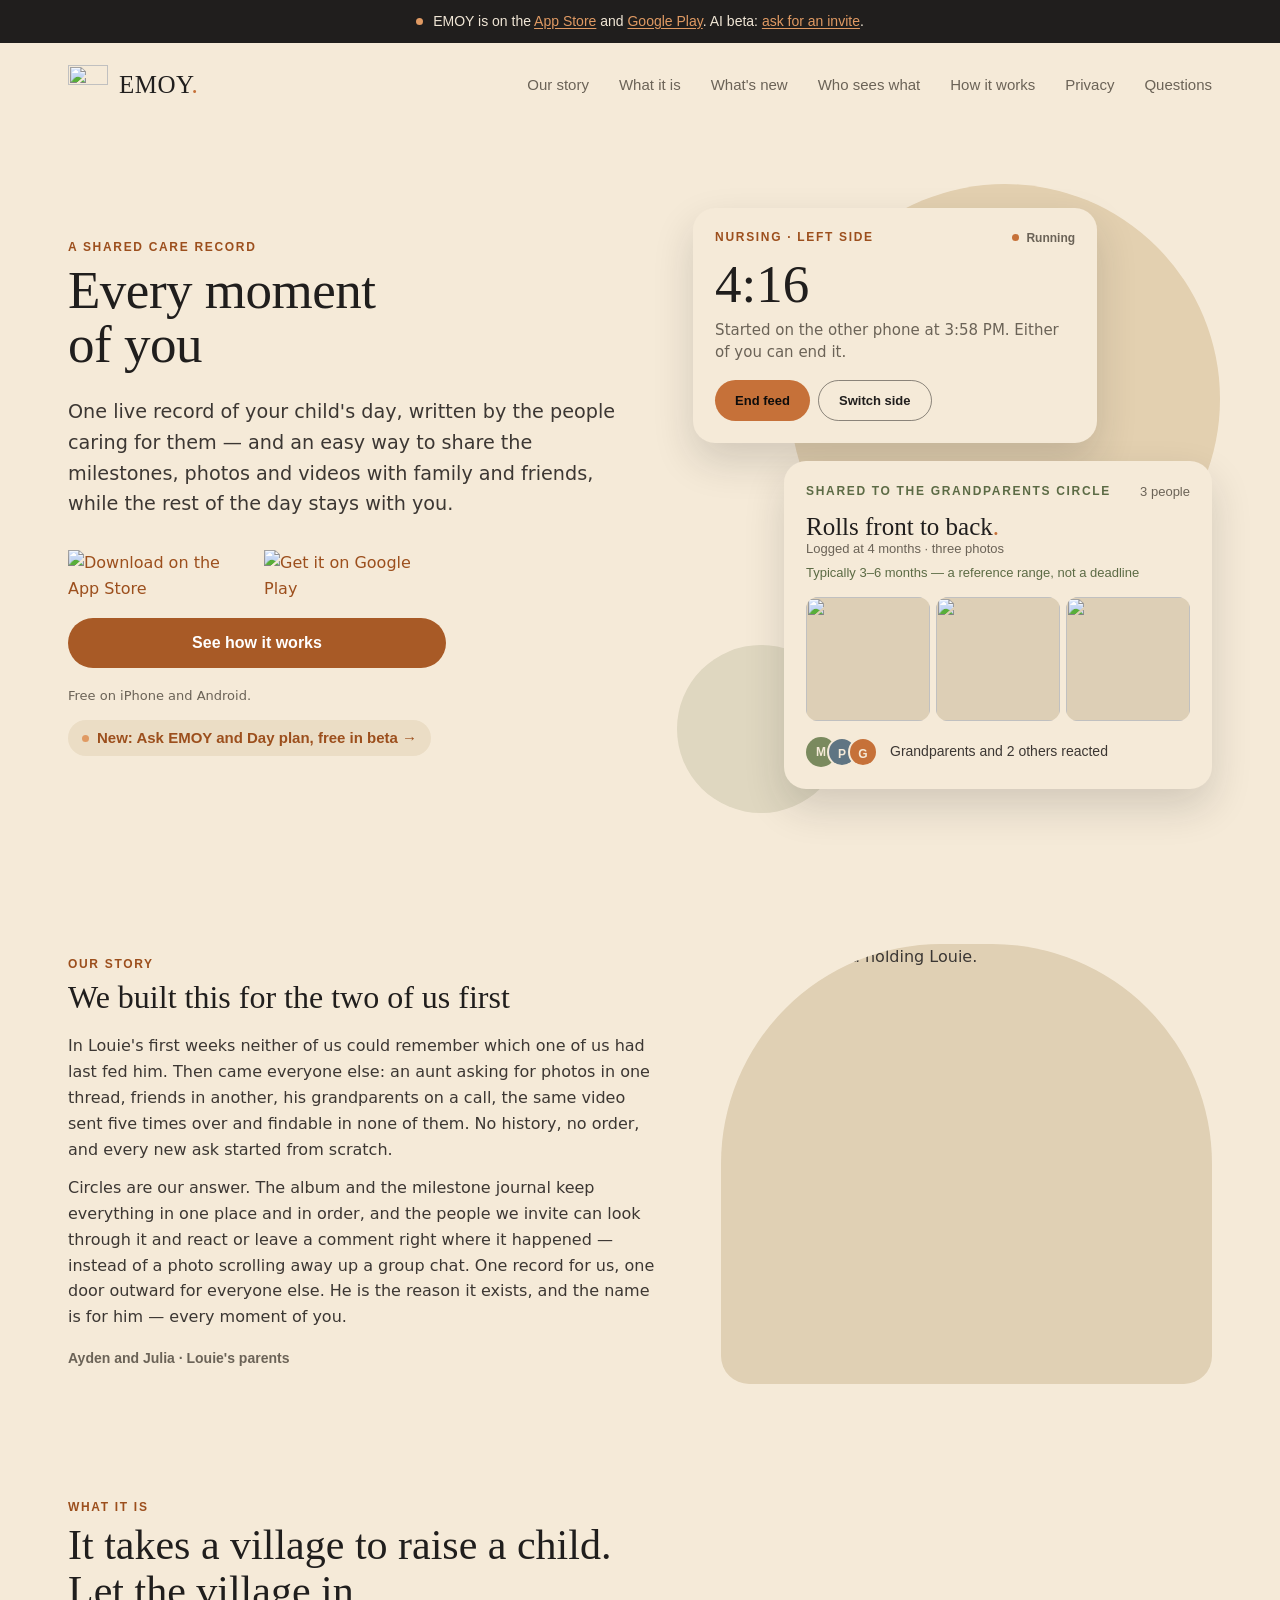
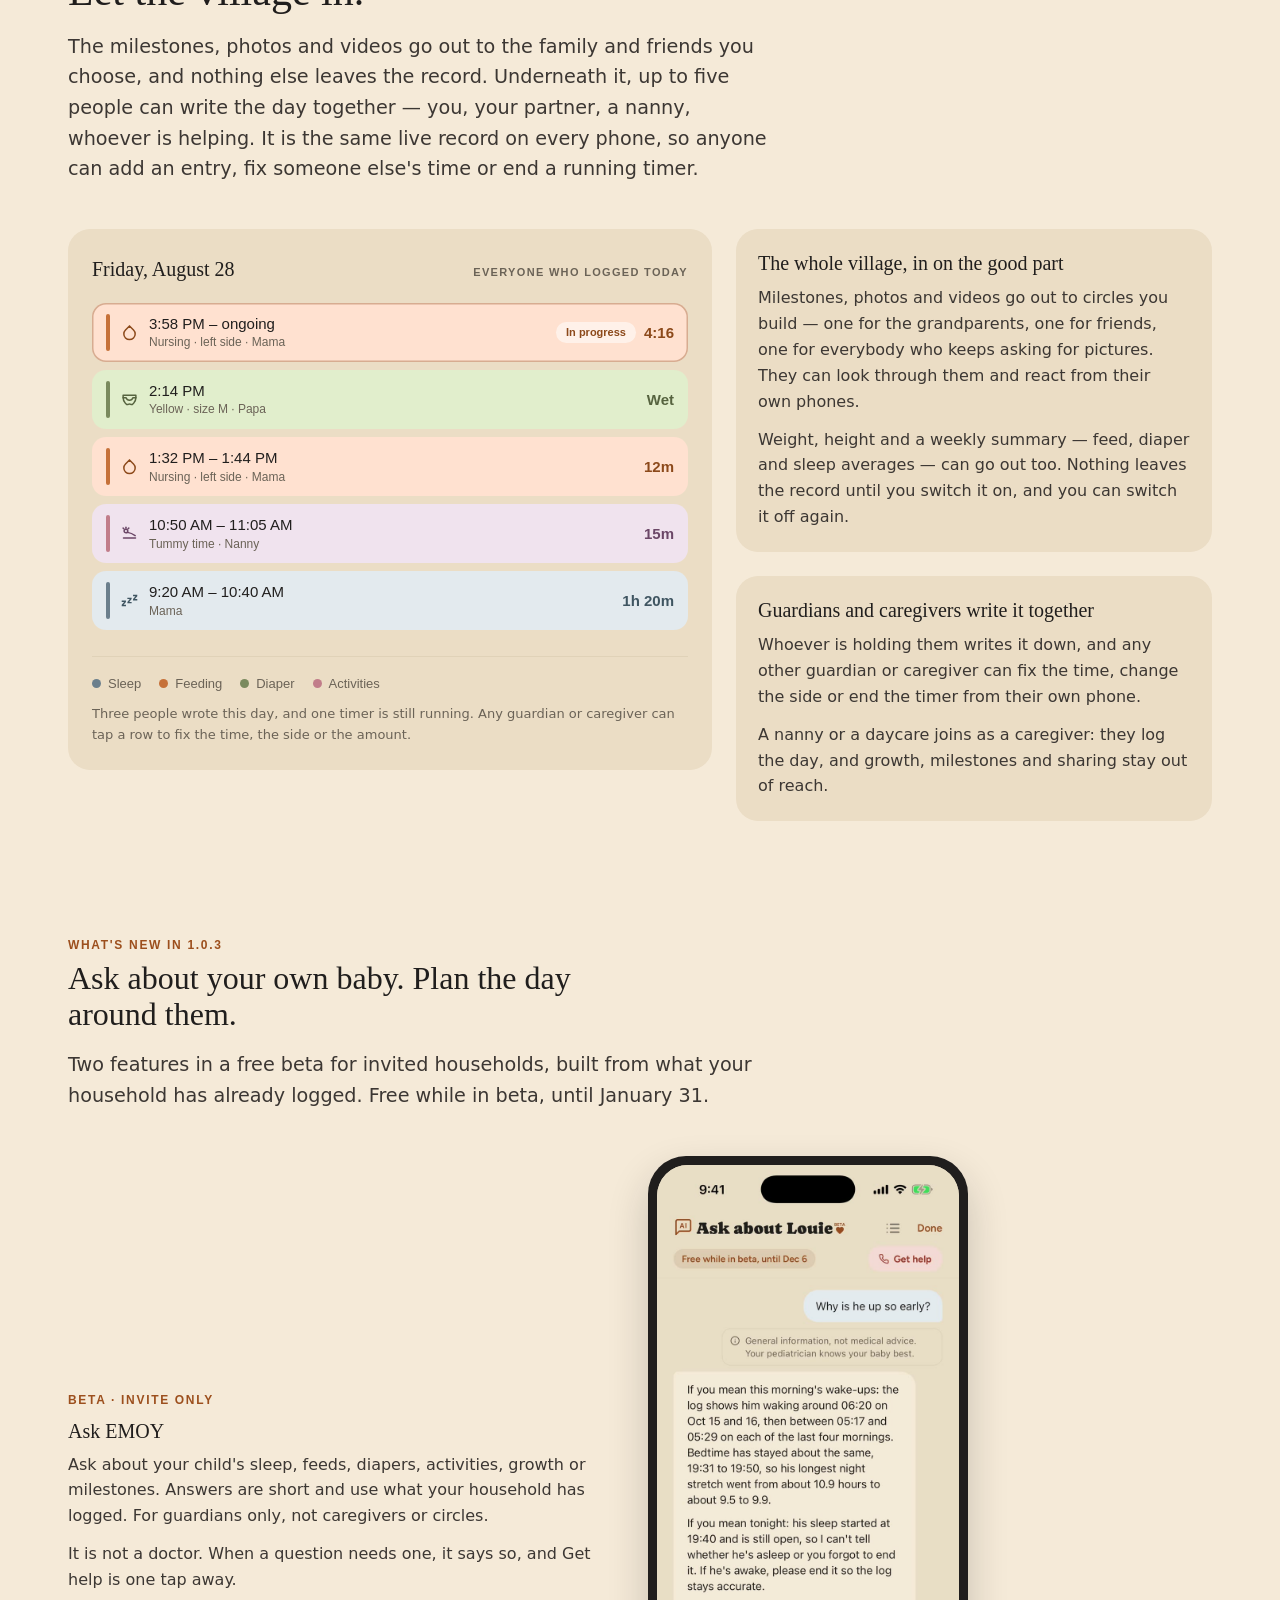
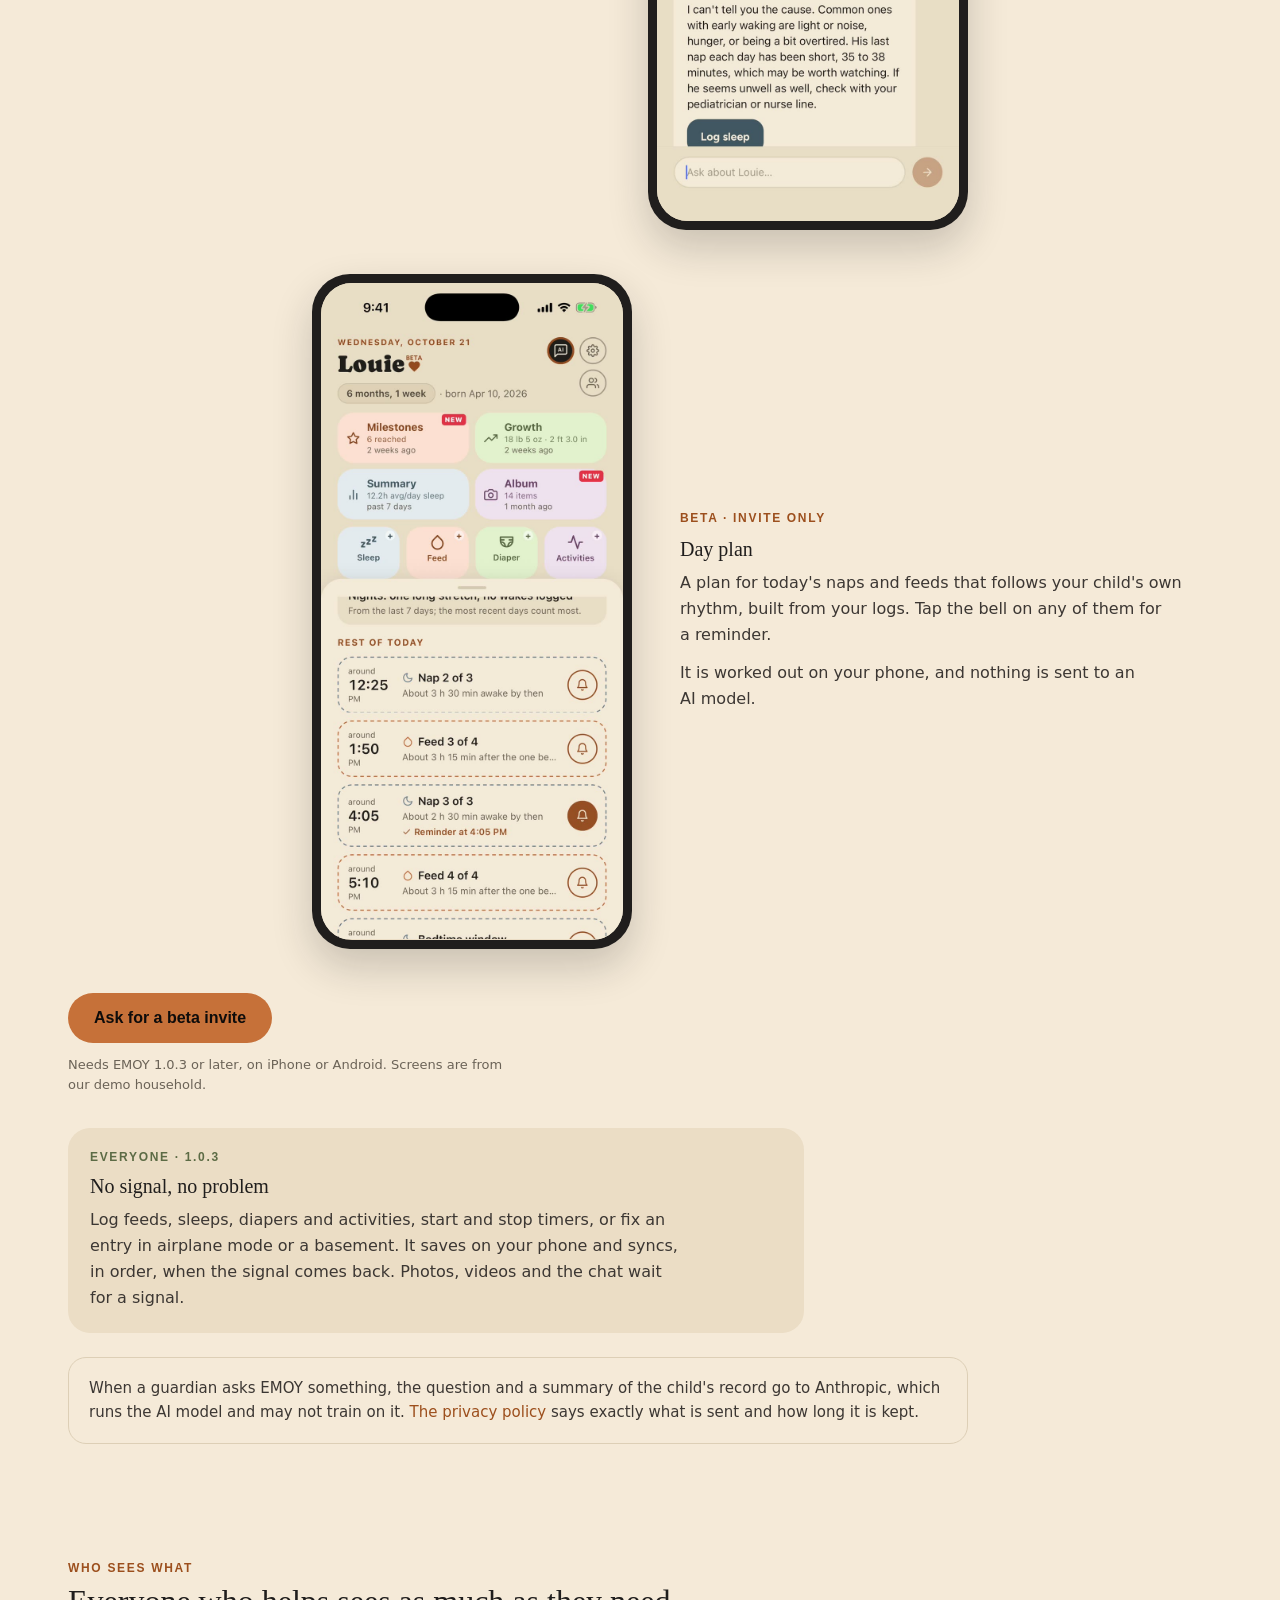
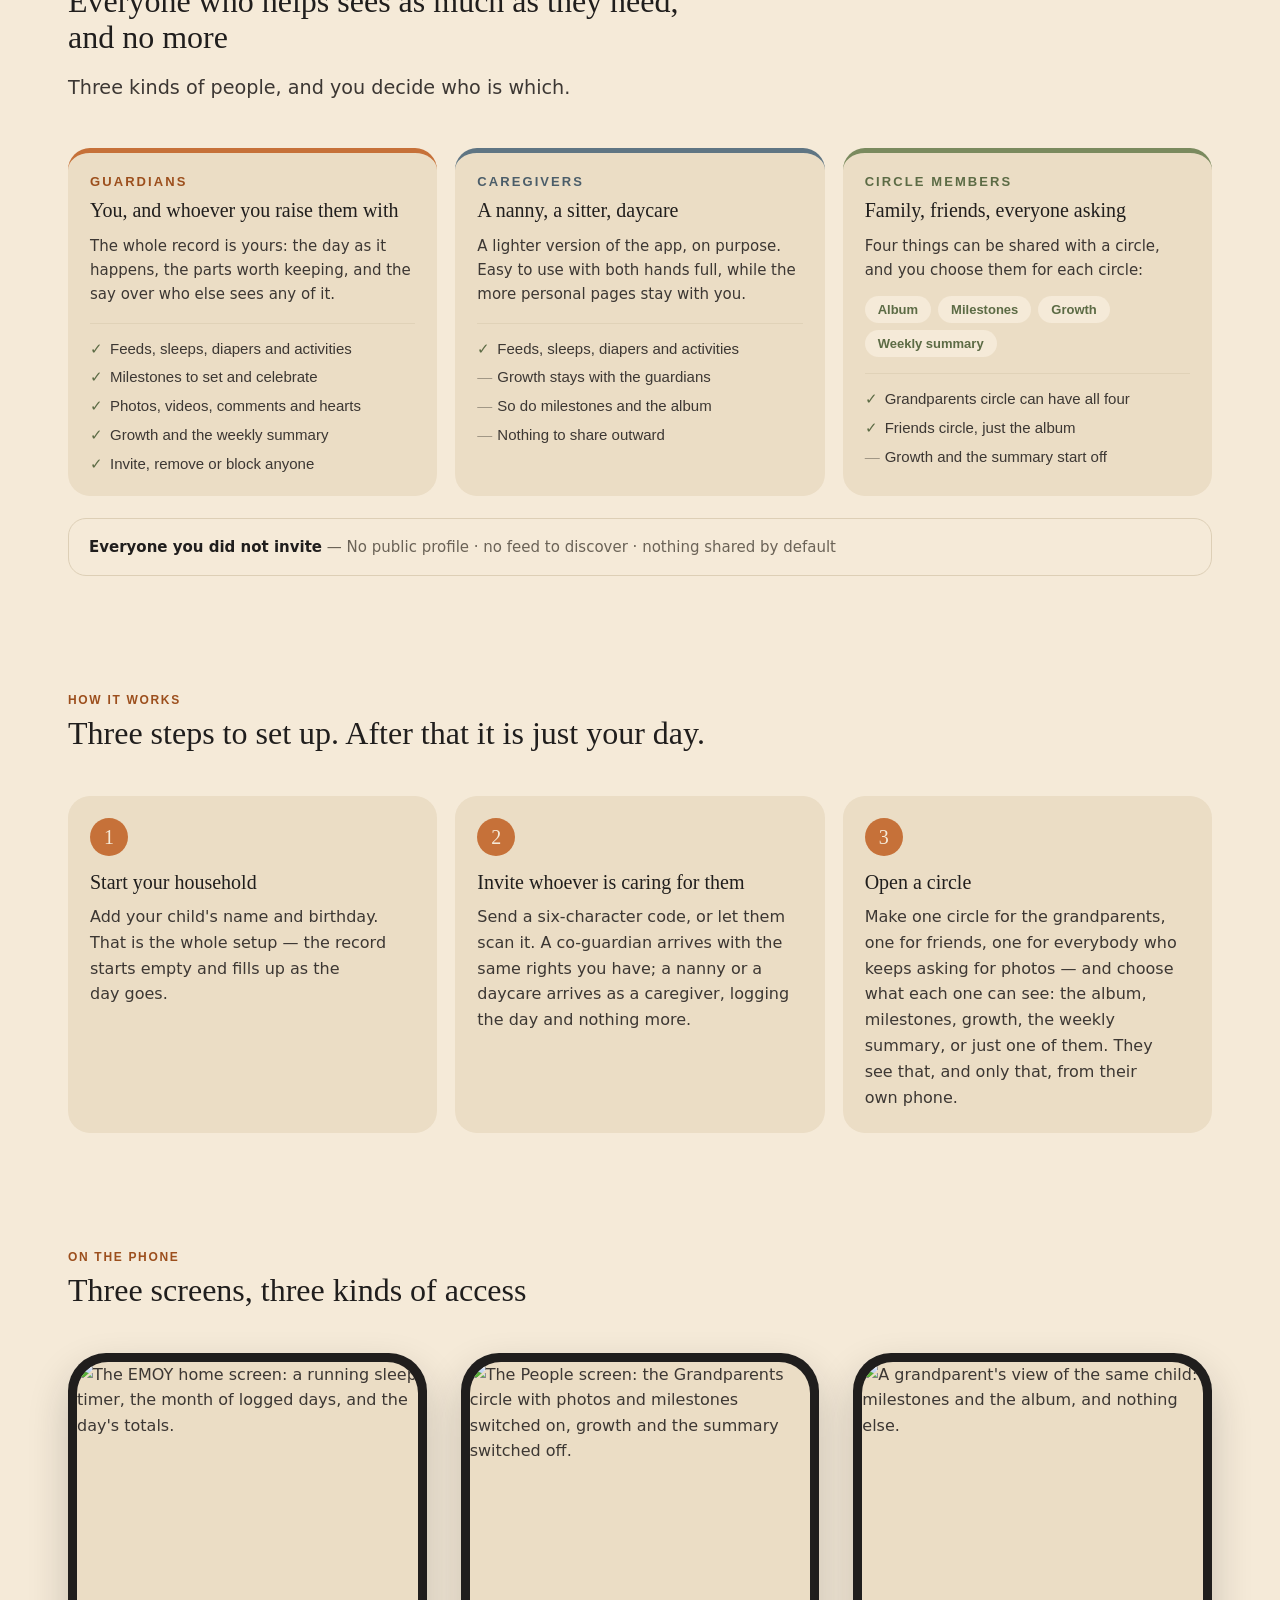
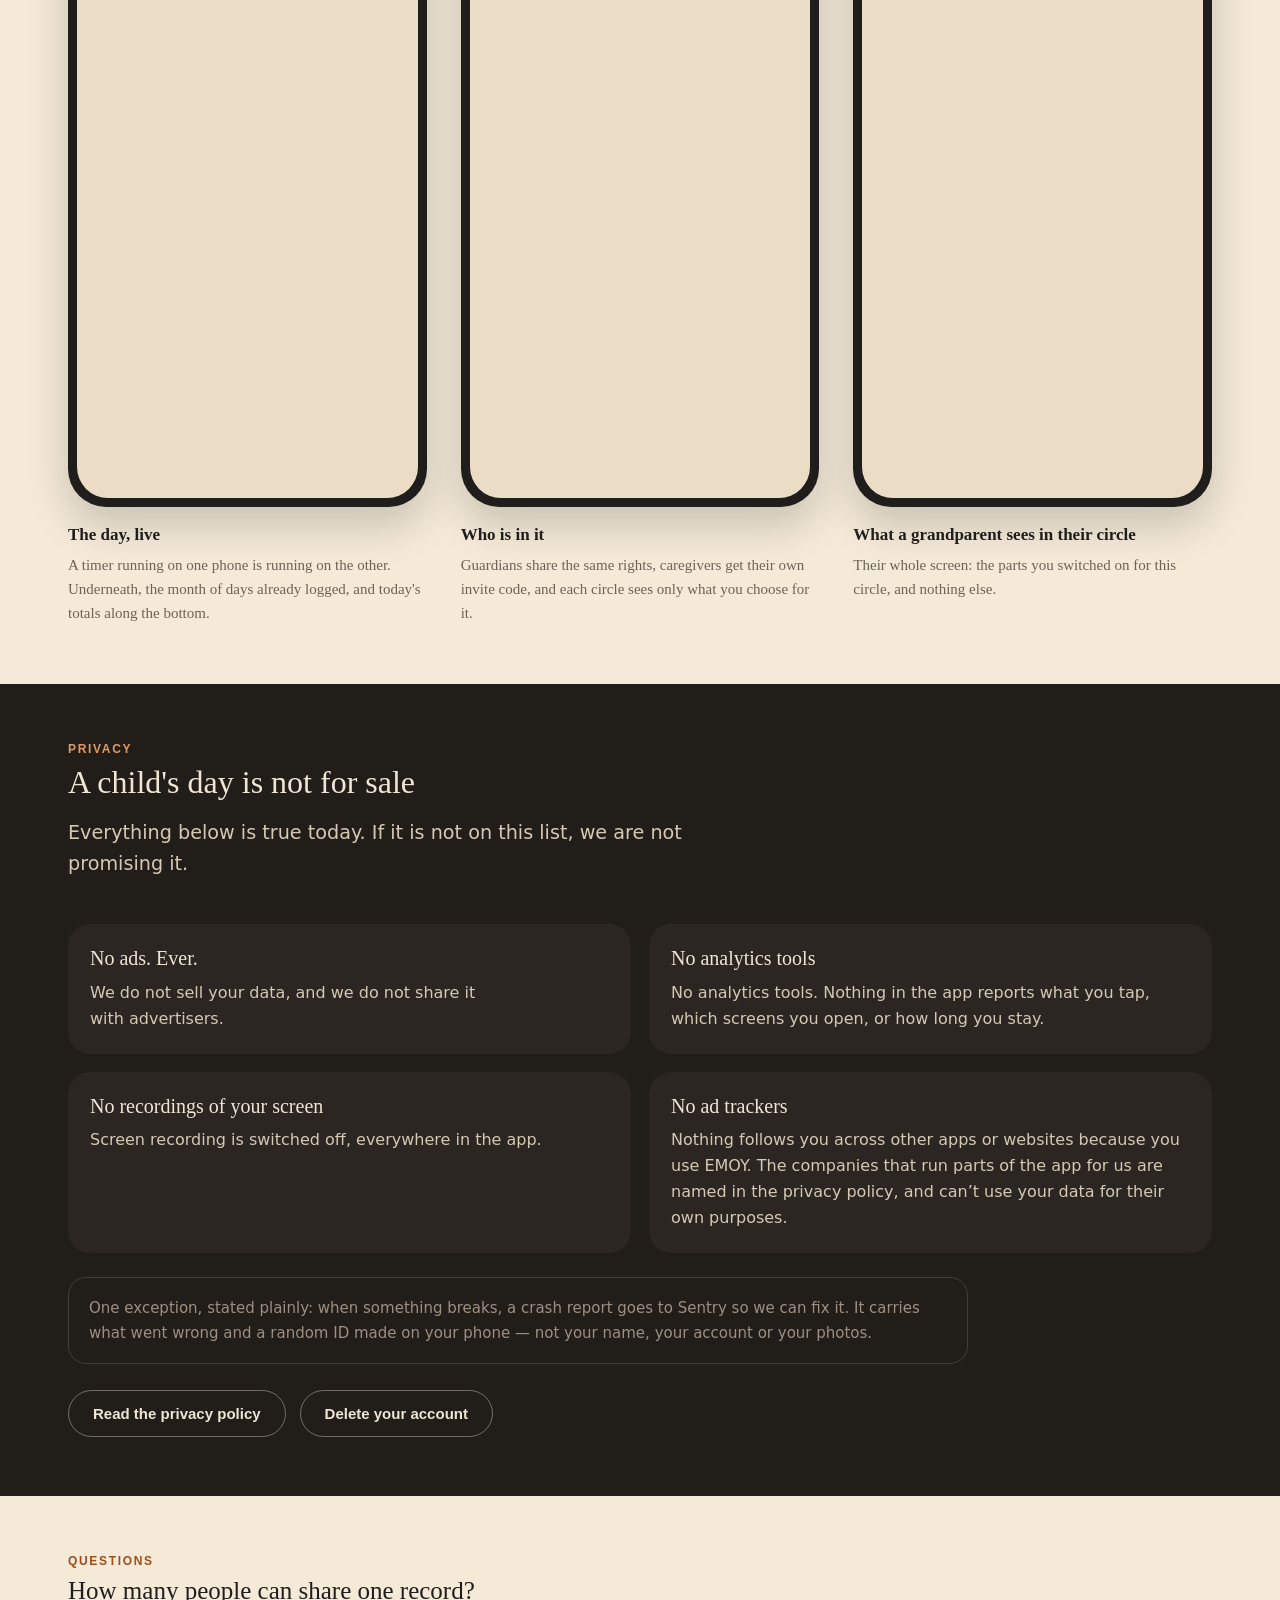
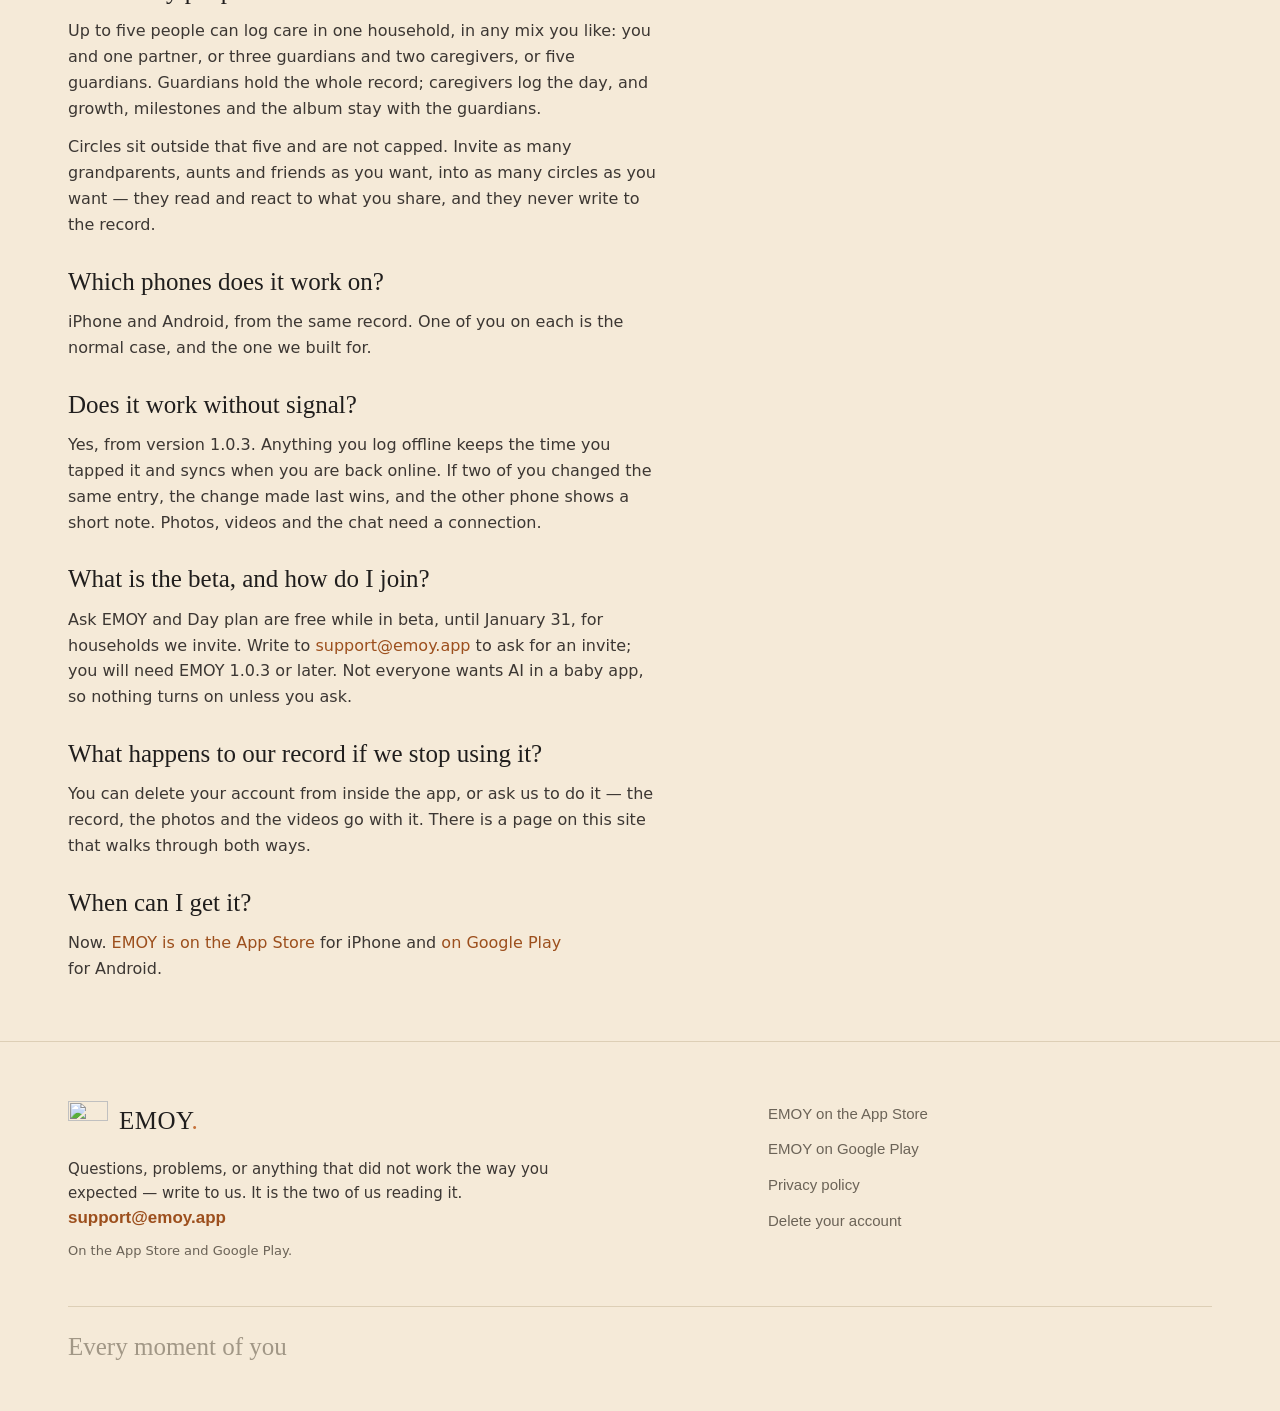
==== commit 8a79fabe: "Publish site/ from norijoa/family-circle-app@8e032f5 Generated by the publish-site workflow. The sou" ====
--- a/index.html
+++ b/index.html
@@ -5,6 +5,21 @@
 <meta name="viewport" content="width=device-width, initial-scale=1">
 <title>EMOY — Every moment of you</title>
 <meta name="description" content="One live record of your child's day, written by the people caring for them — and an easy way to share the milestones, photos and videos with family and friends.">
+<!-- link previews. The card is og/home.png, rendered from
+     scripts/og/template.html by scripts/build_og_images.py: change the
+     template, never the PNG. -->
+<meta property="og:title" content="EMOY — Every moment of you">
+<meta property="og:description" content="One live record of your child's day, written by the people caring for them. You choose what leaves the household.">
+<meta property="og:image" content="https://emoy.app/og/home.png">
+<meta property="og:image:width" content="1200">
+<meta property="og:image:height" content="630">
+<meta property="og:image:alt" content="EMOY: Every moment of you. One shared baby log for the whole village: parents, grandparents and nannies. Free on iPhone and Android.">
+<meta property="og:url" content="https://emoy.app/">
+<meta property="og:type" content="website">
+<meta name="twitter:card" content="summary_large_image">
+<meta name="twitter:image" content="https://emoy.app/og/home.png">
+<meta name="twitter:image:alt" content="EMOY: Every moment of you. One shared baby log for the whole village: parents, grandparents and nannies. Free on iPhone and Android.">
+
 <link rel="stylesheet" href="style.css">
 <link rel="icon" href="icon.png">
 <link rel="preload" href="fonts/figtree-latin-var.woff2" as="font" type="font/woff2" crossorigin>
@@ -240,12 +255,12 @@
      Anthropic sentence are the policy's own, offline is the 2026-10-08 offline
      spec's D1-D3. The beta is invite-only (Ayden, 2026-10-19: not everyone wants
      AI, and it keeps costs down), so the CTA is a mail, never a store link.
-     The end date is Ayden's ruling of 2026-10-19 ("until December 6"). When the
+     The end date is Ayden's D-200 "extend-jan" (2026-11-17: "until January 31"). When the
      beta ends or changes, this section changes the same day. -->
 <section class="band" id="s-new">
   <p class="kicker">What's new in 1.0.3</p>
   <h2>Ask about your own baby. Plan the day around them.</h2>
-  <p class="lede lede-wide">Two features in a free beta for invited households, built from what your household has already logged. Free while in beta, until December 6.</p>
+  <p class="lede lede-wide">Two features in a free beta for invited households, built from what your household has already logged. Free while in beta, until January 31.</p>
 
   <!-- Each beta feature is a row: a muted, looping screen recording in the
        site's phone frame, beside two lines of copy. Video, not GIF: ~300 KB
@@ -463,7 +478,7 @@
     </div>
     <div class="faq-item">
       <h3>What is the beta, and how do I join?</h3>
-      <p class="para">Ask EMOY and Day plan are free while in beta, until December 6, for households we invite. Write to <a href="mailto:support@emoy.app?subject=EMOY%20beta%20invite&amp;body=Hi%2C%20we%27d%20like%20to%20try%20the%20EMOY%20beta.%0A%0APhone%20(iPhone%20or%20Android)%3A%20%0AEMOY%20version%20(Settings%2C%20bottom)%3A%20">support@emoy.app</a> to ask for an invite; you will need EMOY 1.0.3 or later. Not everyone wants AI in a baby app, so nothing turns on unless you ask.</p>
+      <p class="para">Ask EMOY and Day plan are free while in beta, until January 31, for households we invite. Write to <a href="mailto:support@emoy.app?subject=EMOY%20beta%20invite&amp;body=Hi%2C%20we%27d%20like%20to%20try%20the%20EMOY%20beta.%0A%0APhone%20(iPhone%20or%20Android)%3A%20%0AEMOY%20version%20(Settings%2C%20bottom)%3A%20">support@emoy.app</a> to ask for an invite; you will need EMOY 1.0.3 or later. Not everyone wants AI in a baby app, so nothing turns on unless you ask.</p>
     </div>
     <div class="faq-item">
       <h3>What happens to our record if we stop using it?</h3>
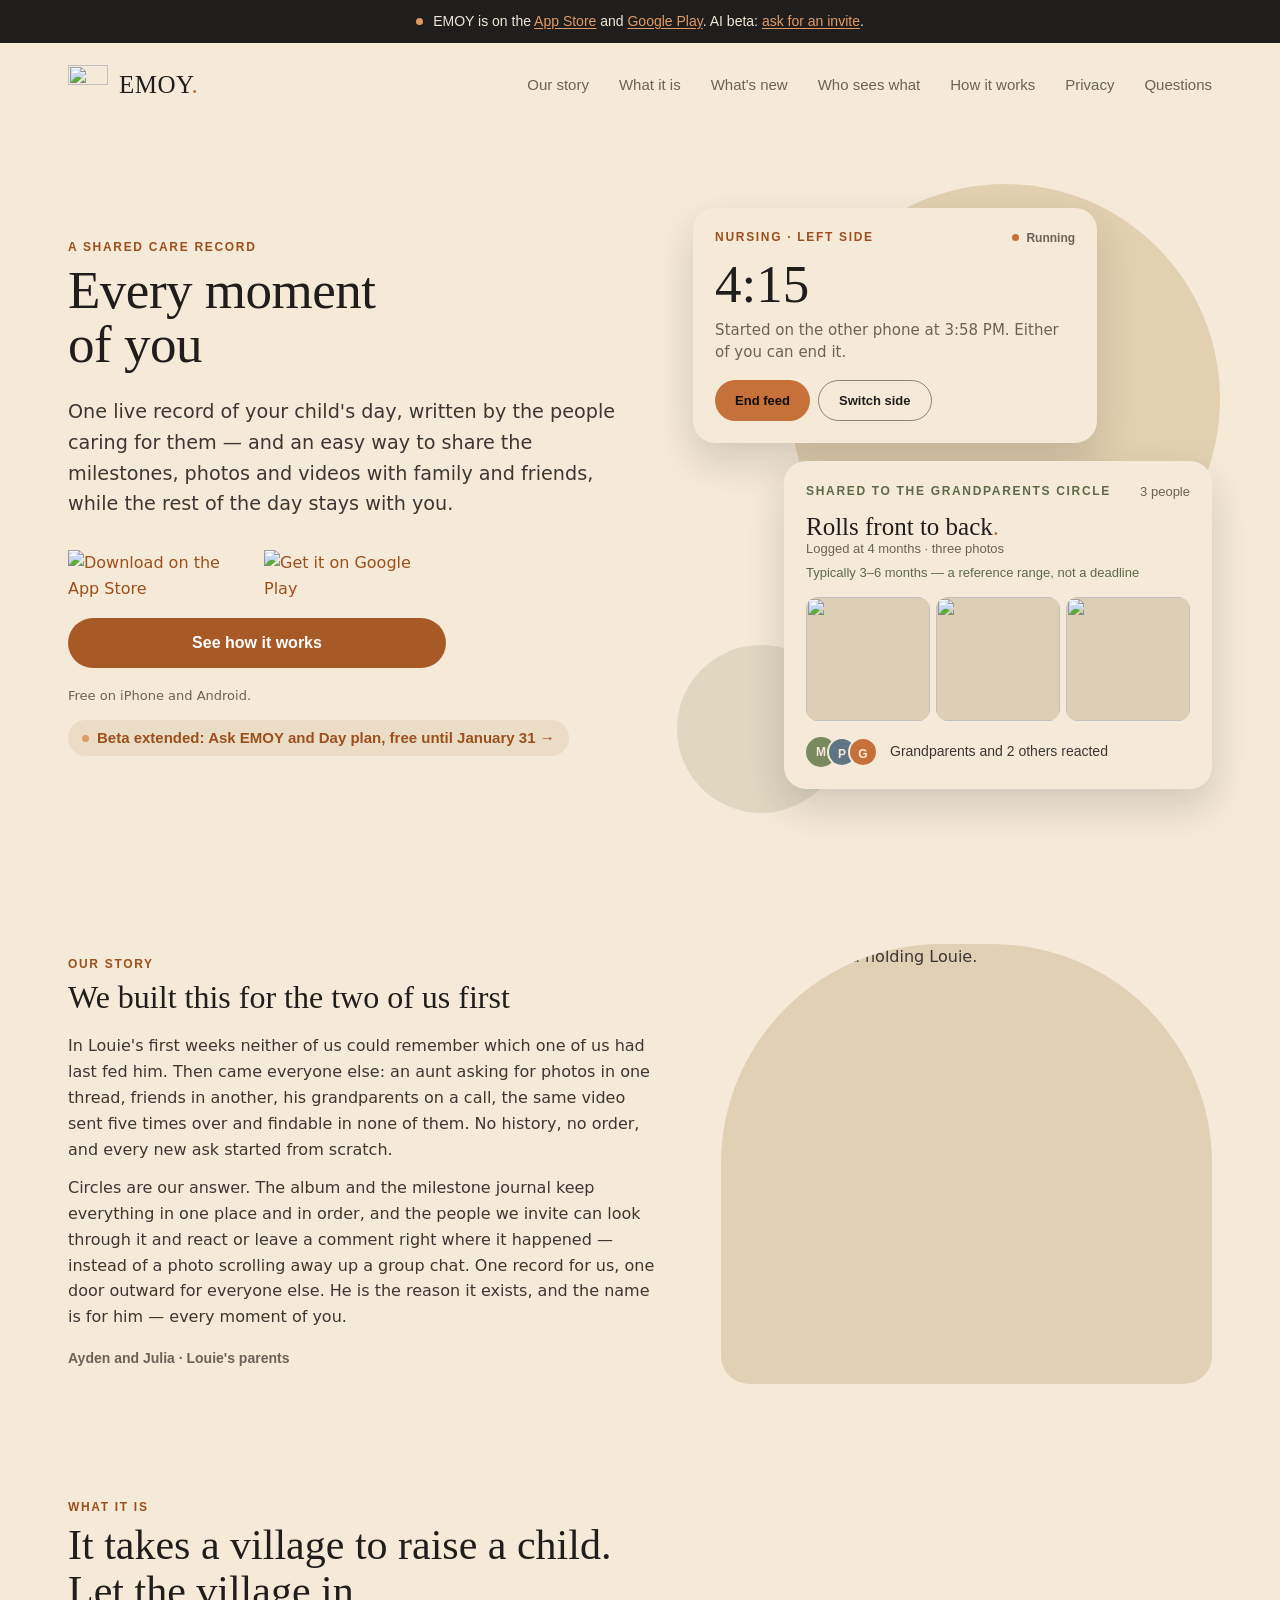
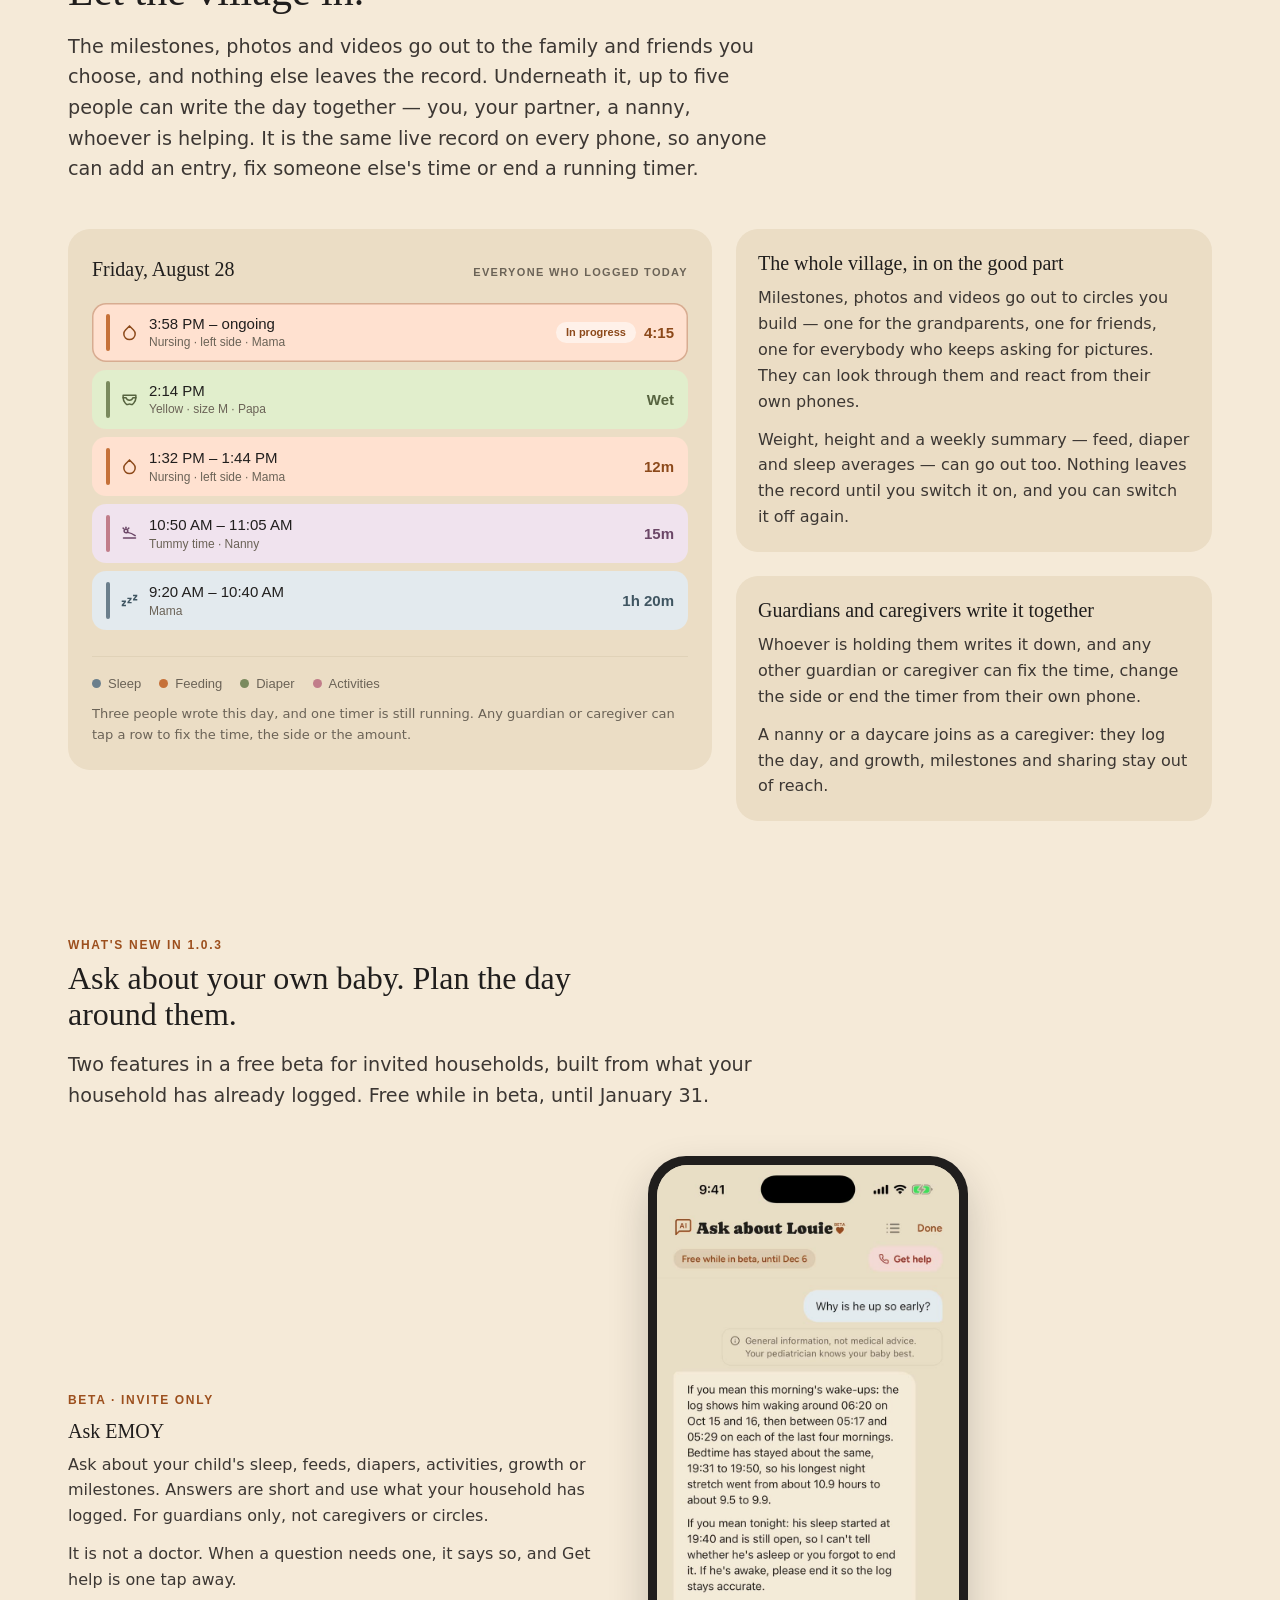
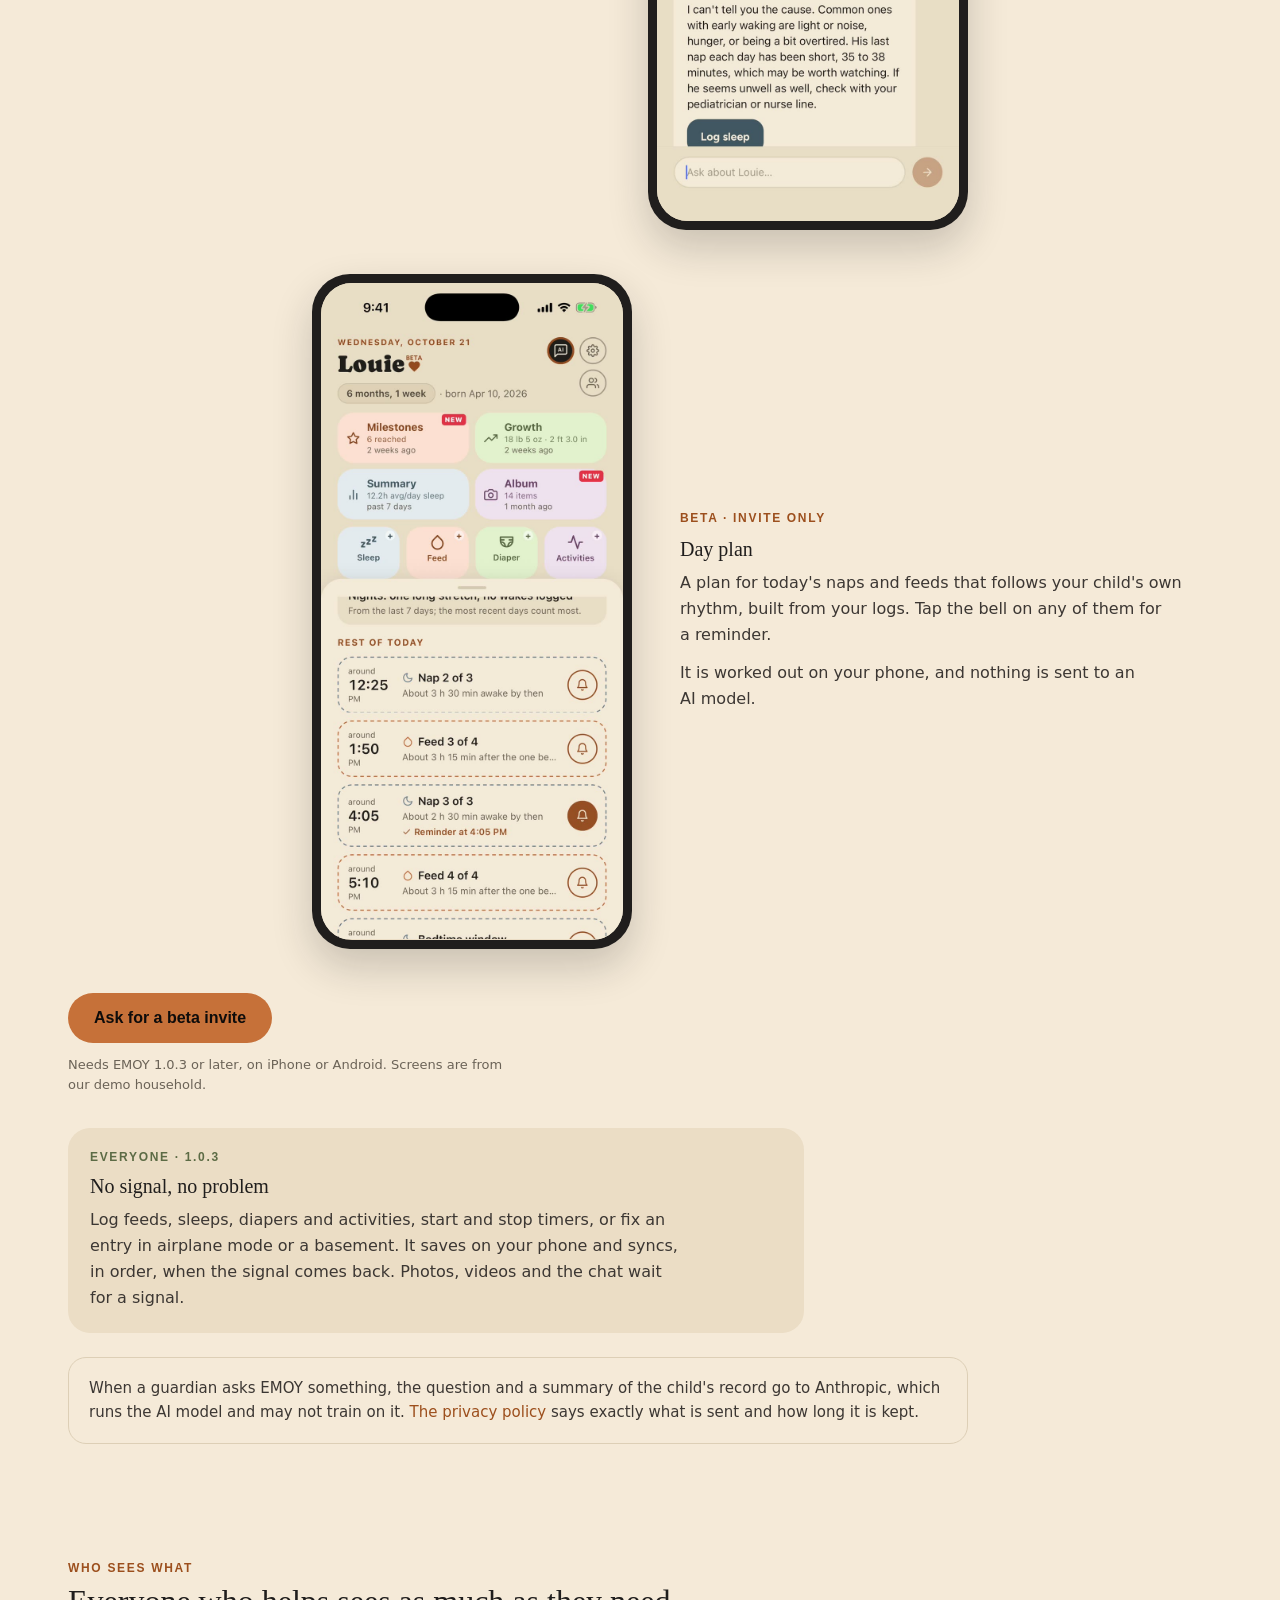
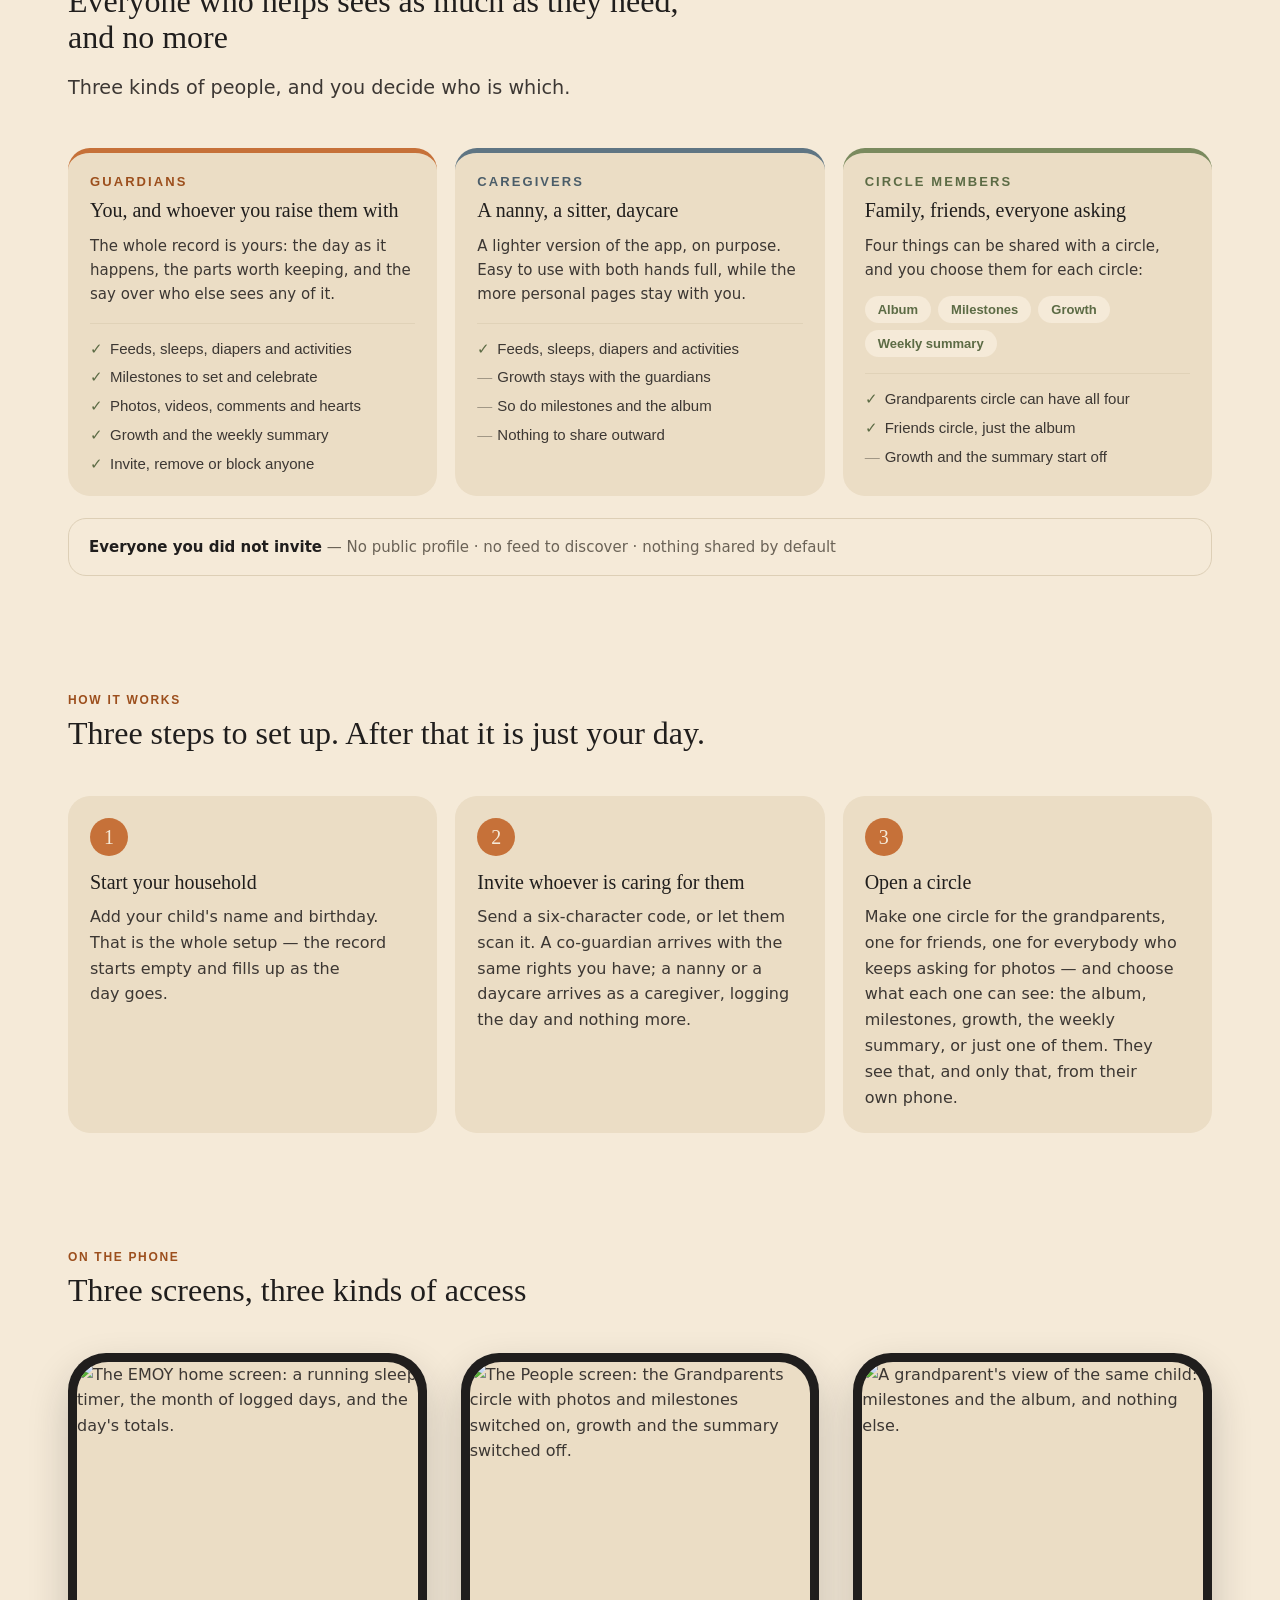
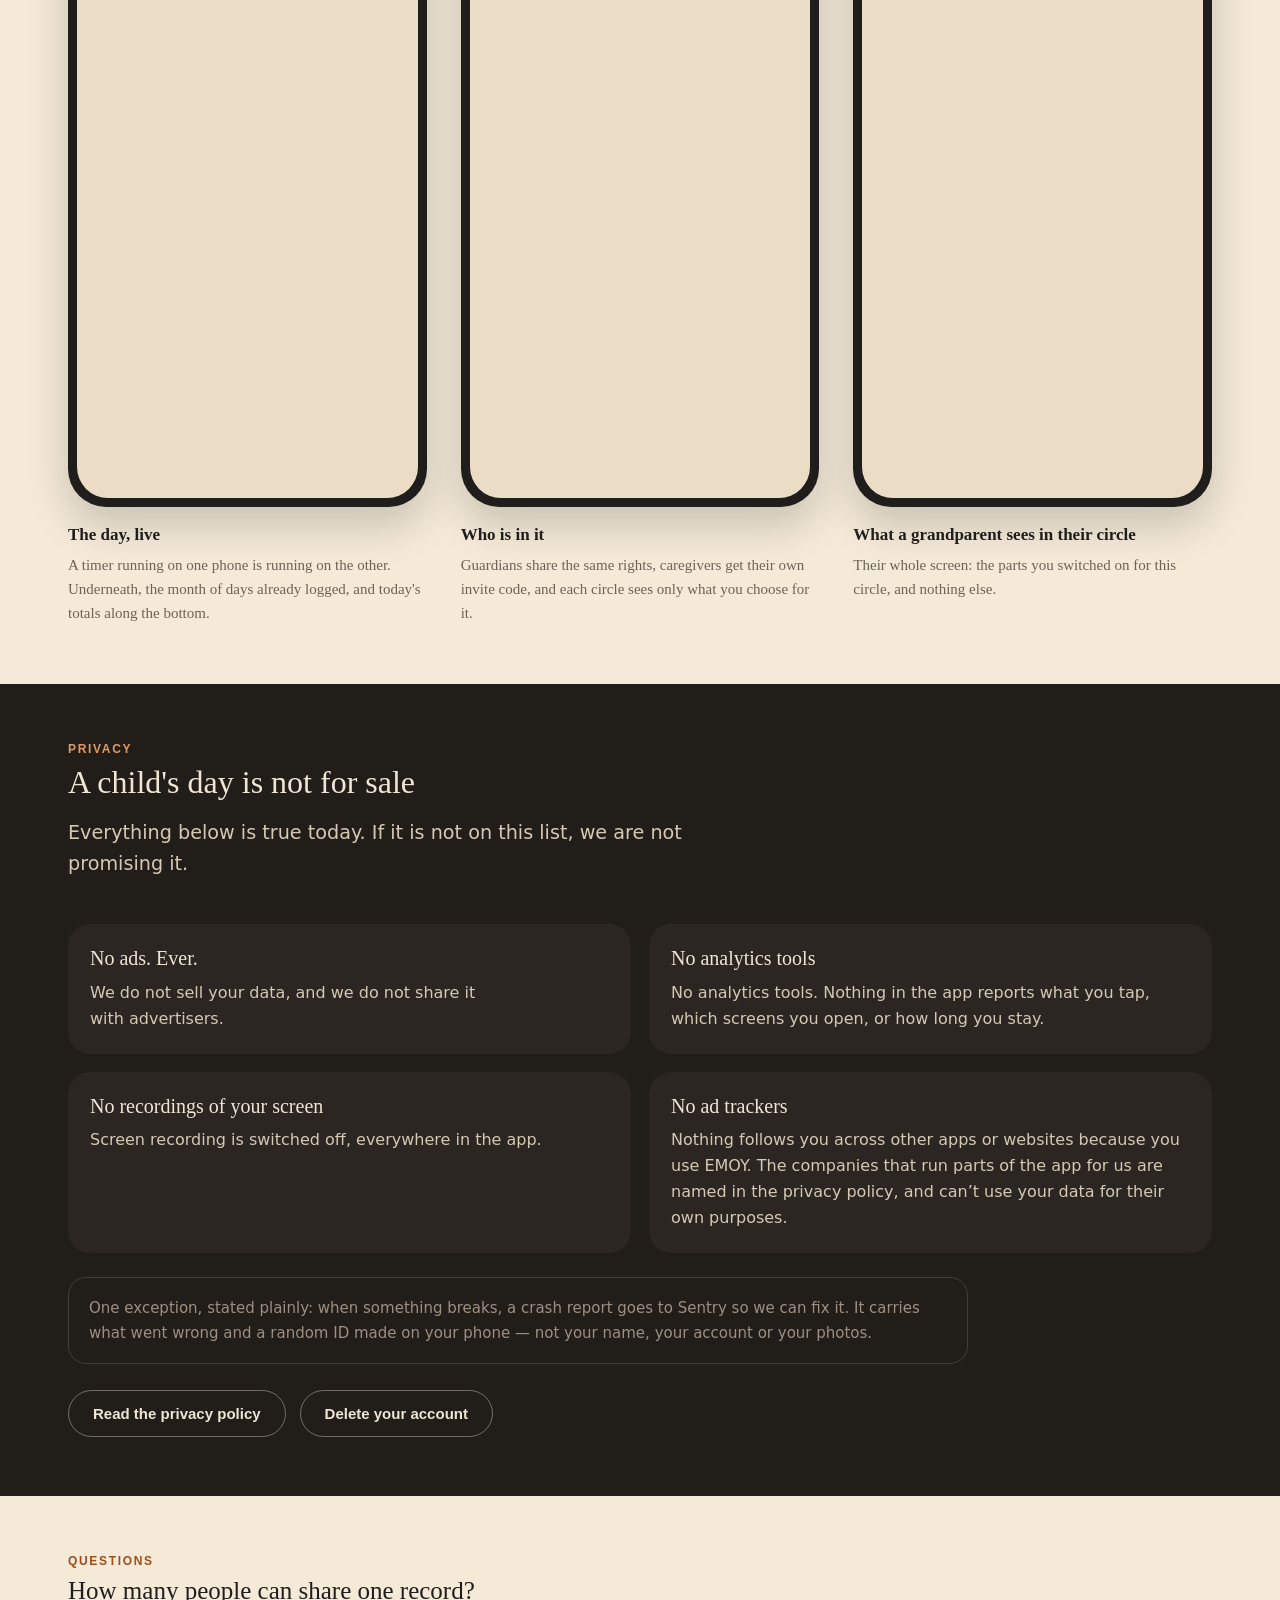
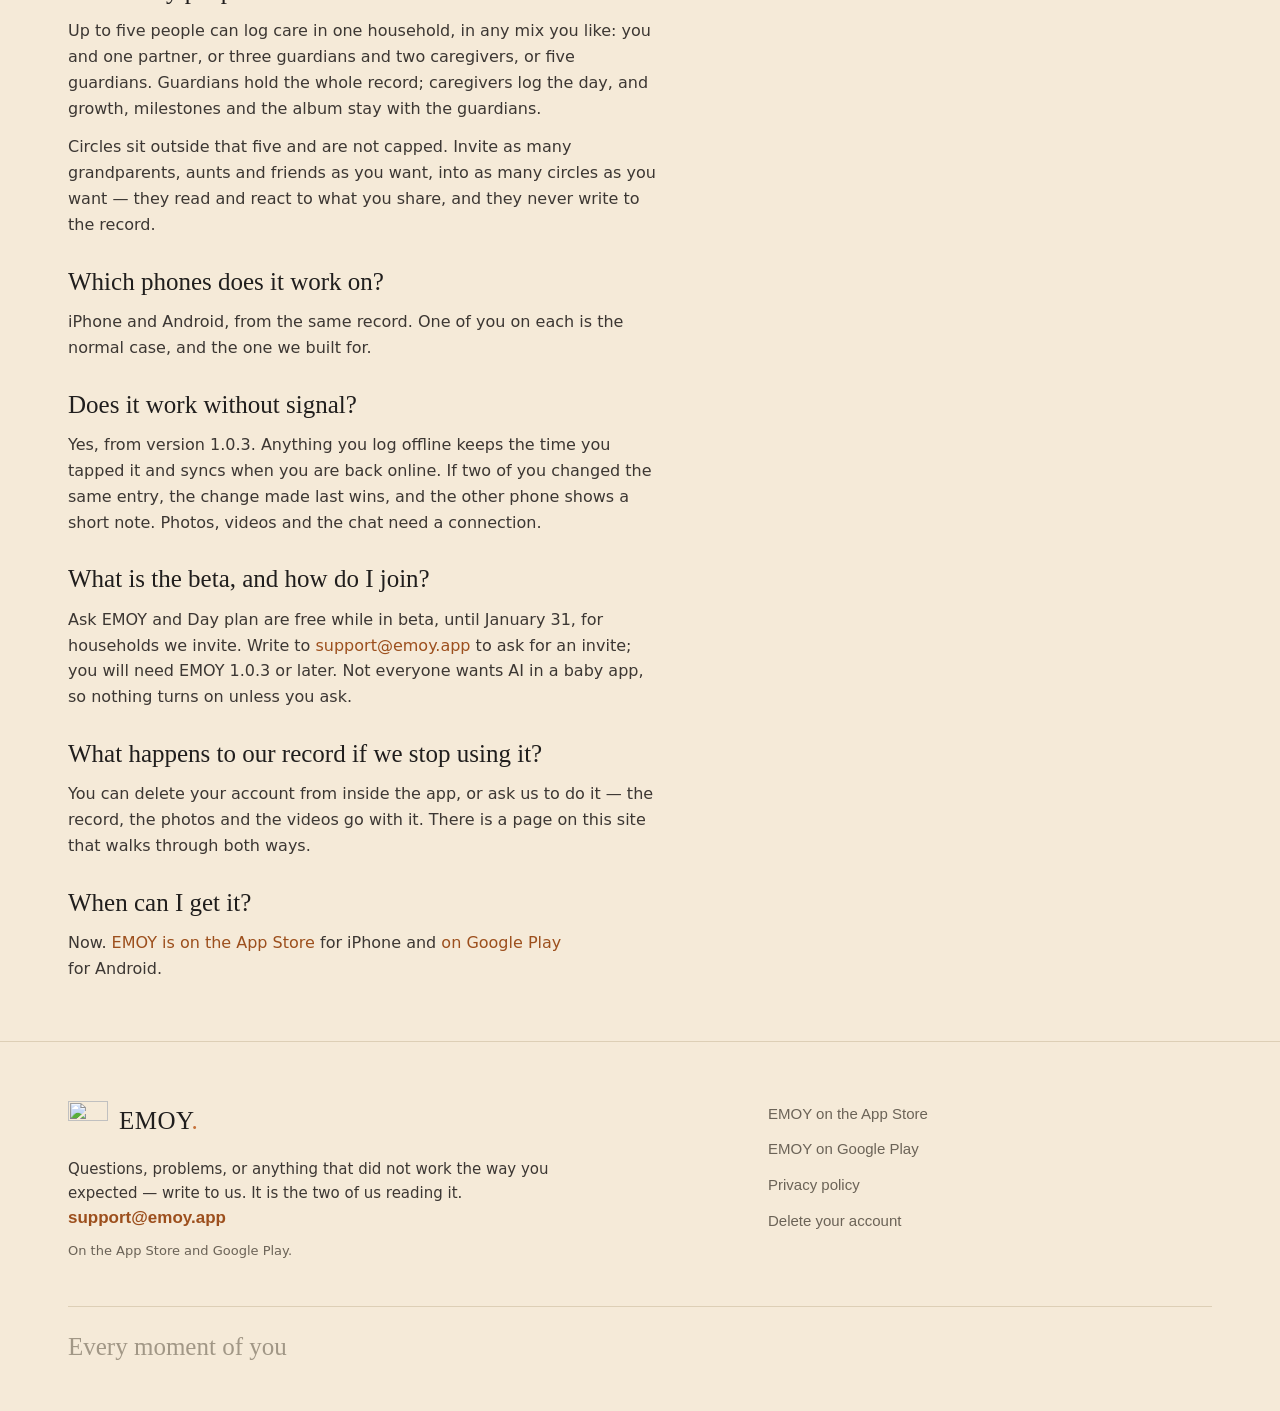
==== commit 3961275c: "Publish site/ from norijoa/family-circle-app@0a14879 Generated by the publish-site workflow. The sou" ====
--- a/index.html
+++ b/index.html
@@ -98,7 +98,7 @@
       <a class="pill pill-solid pill-lg" href="#s-how">See how it works</a>
     </div>
     <p class="badge-note">Free on iPhone and Android.</p>
-    <a class="beta-teaser" href="#s-new"><span class="beta-dot" aria-hidden="true"></span>New: Ask EMOY and Day plan, free in beta&nbsp;&rarr;</a>
+    <a class="beta-teaser" href="#s-new"><span class="beta-dot" aria-hidden="true"></span>Beta extended: Ask EMOY and Day plan, free until January&nbsp;31&nbsp;&rarr;</a>
   </div>
 
   <div class="hero-cards">
--- a/style.css
+++ b/style.css
@@ -555,9 +555,10 @@
 }
 .lp .beta-teaser:hover { color: var(--accent); }
 .beta-teaser .beta-dot { flex: 0 0 auto; }
-/* A phone column (346px on /get at 390) is narrower than the pill at 15px: 14px
-   keeps it on one line there, and the nbsp before the arrow means a narrower
-   phone wraps the words, never the arrow alone. 13px is the site's floor. */
+/* A phone column (346px on /get at 390) is narrower than the pill at 15px, so
+   it drops to 14px there. Since "Beta extended … until January 31" (2026-11-25)
+   the pill wraps to two lines on a phone; the nbsps in "January 31 →" keep the
+   date and the arrow together, never alone on a line. 13px is the site's floor. */
 @media (max-width: 400px) { .lp .beta-teaser { font-size: 14px; padding: 8px 12px; } }
 @media (max-width: 900px) {
   .beta-row, .beta-row-flip { grid-template-columns: 1fr; gap: 20px; margin-left: 0; }
